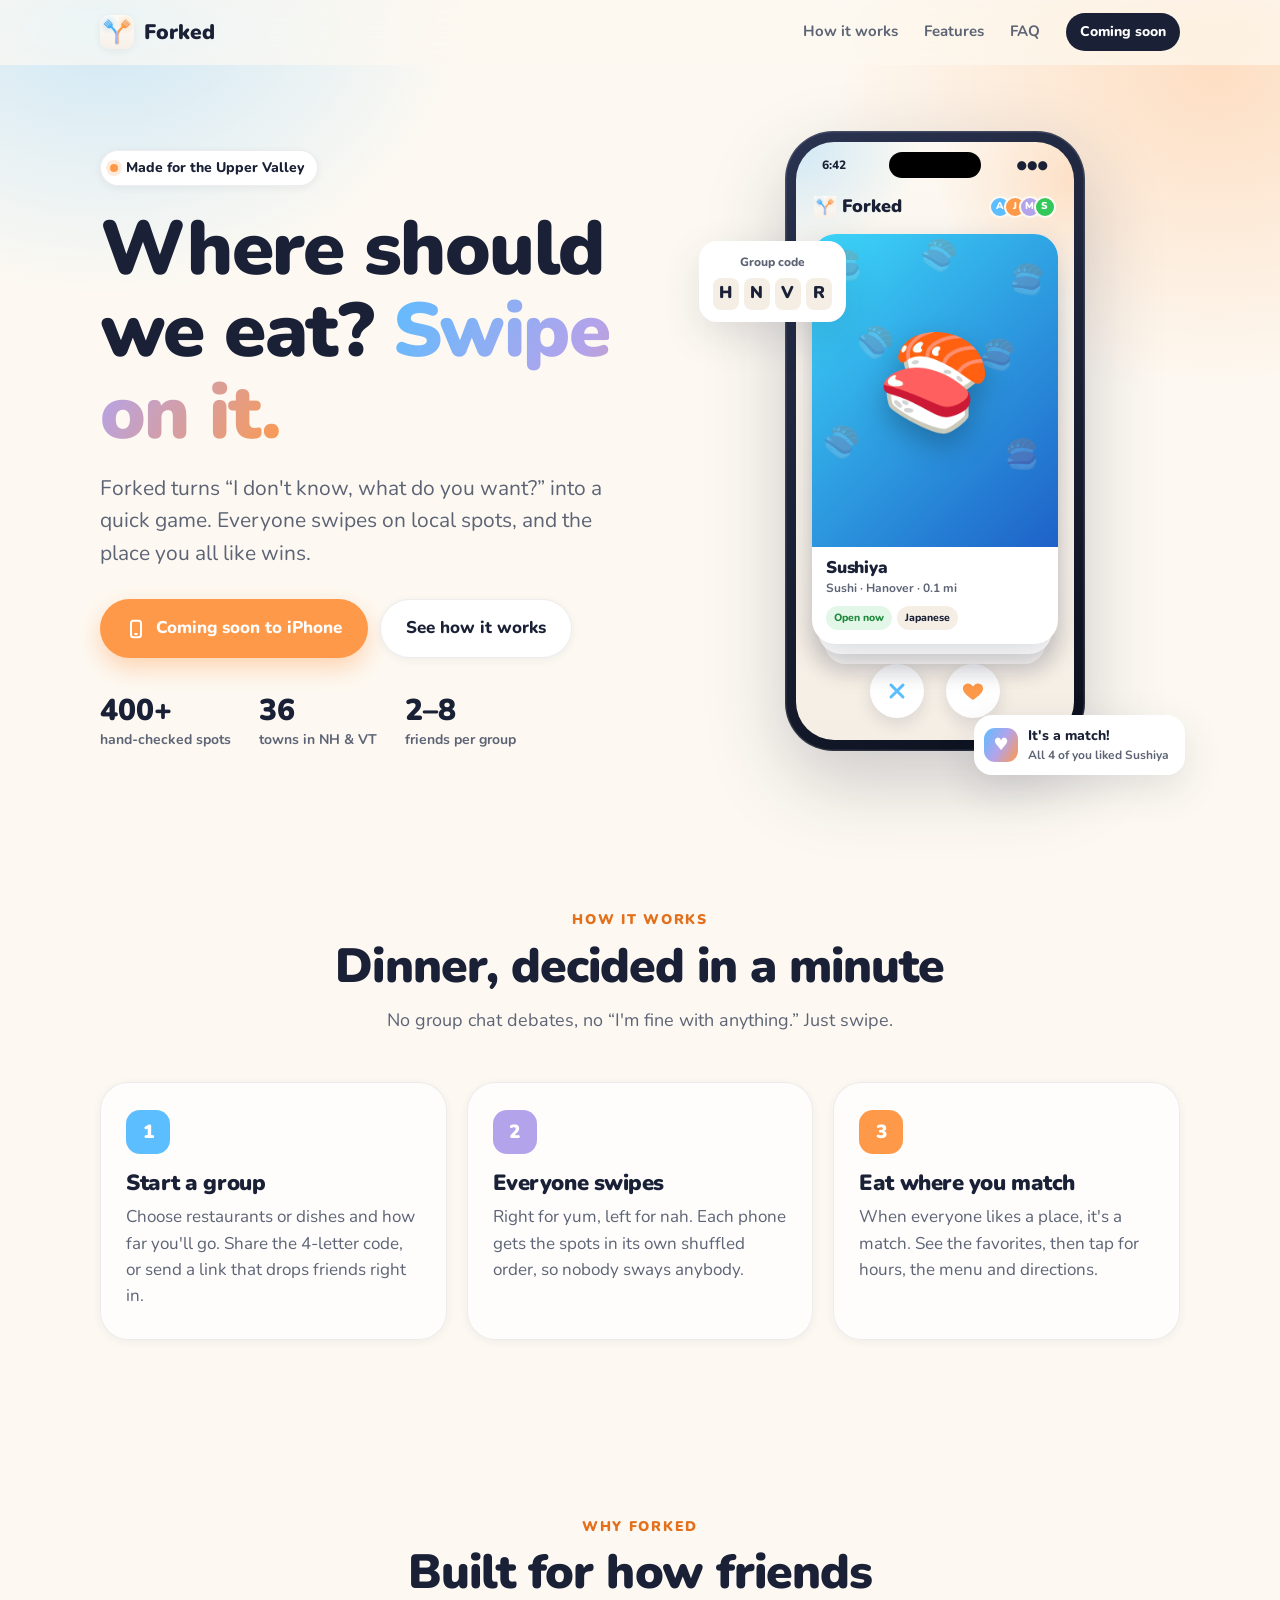
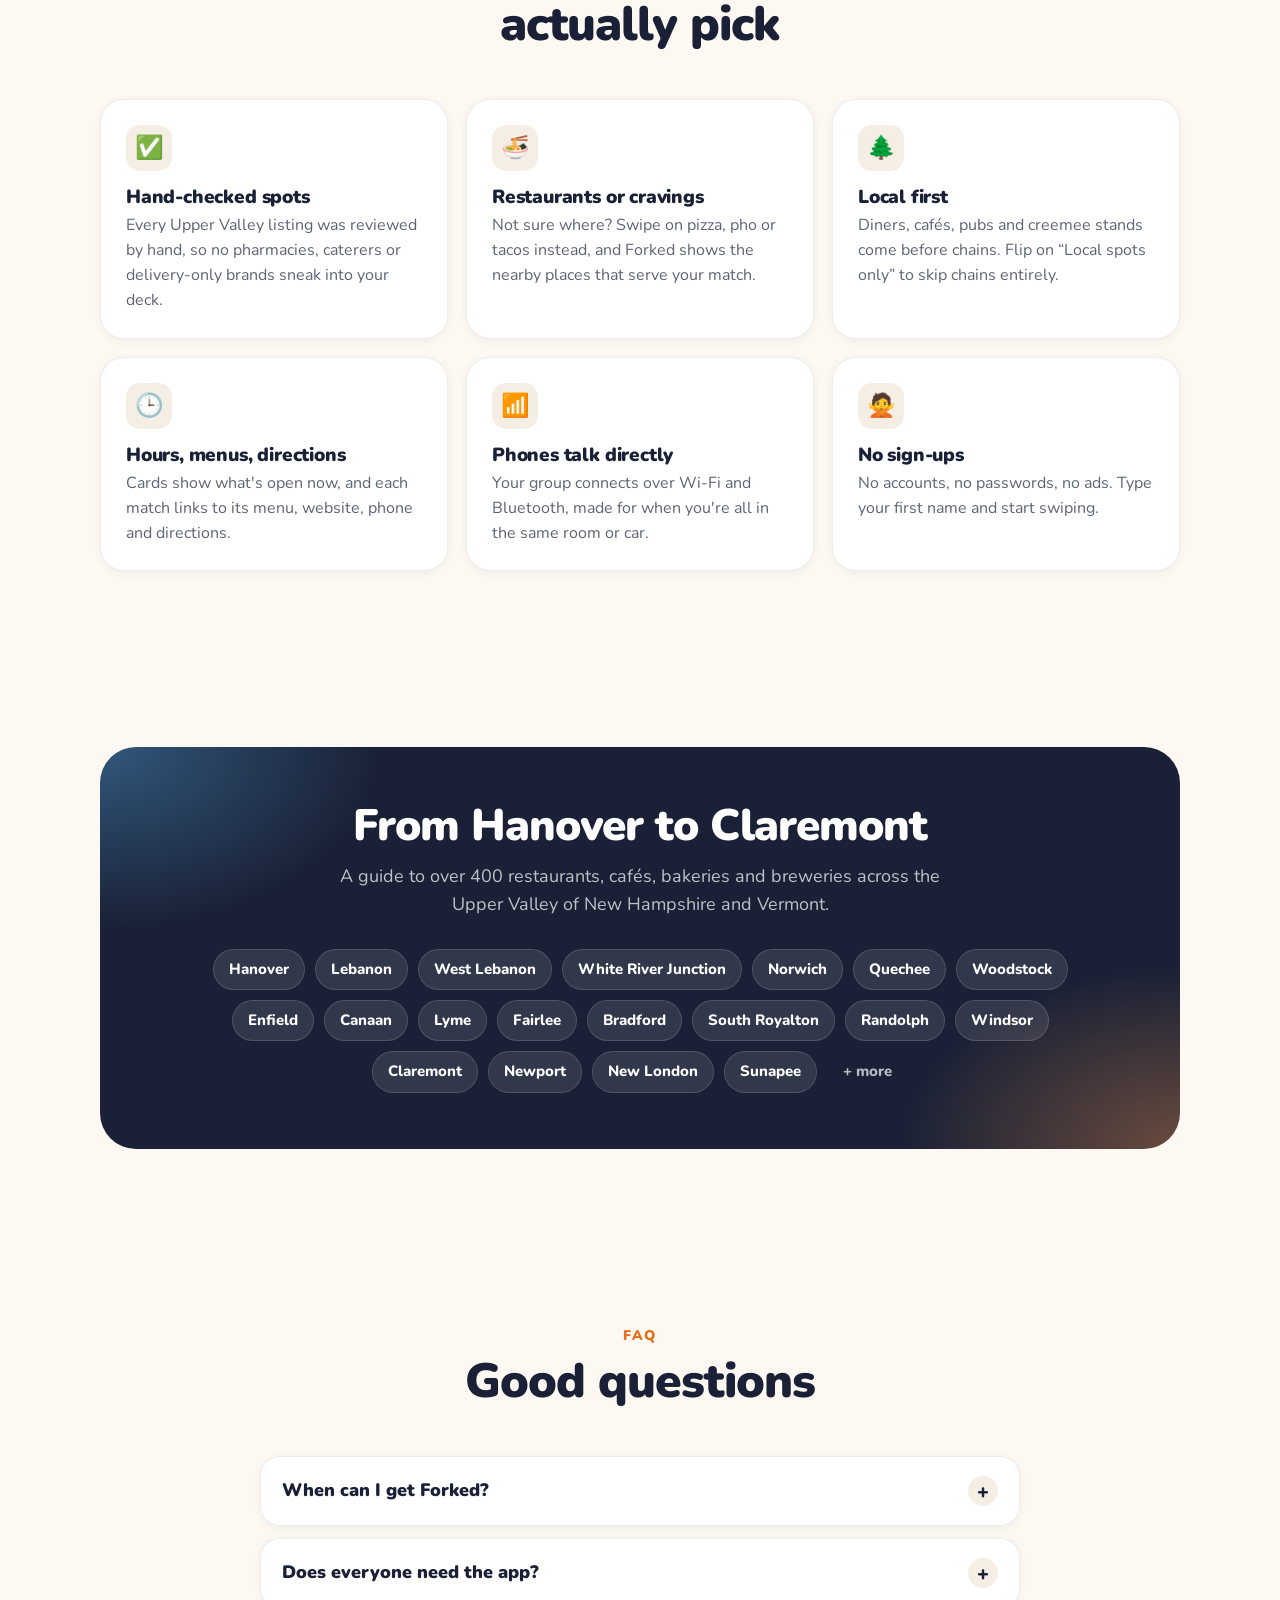
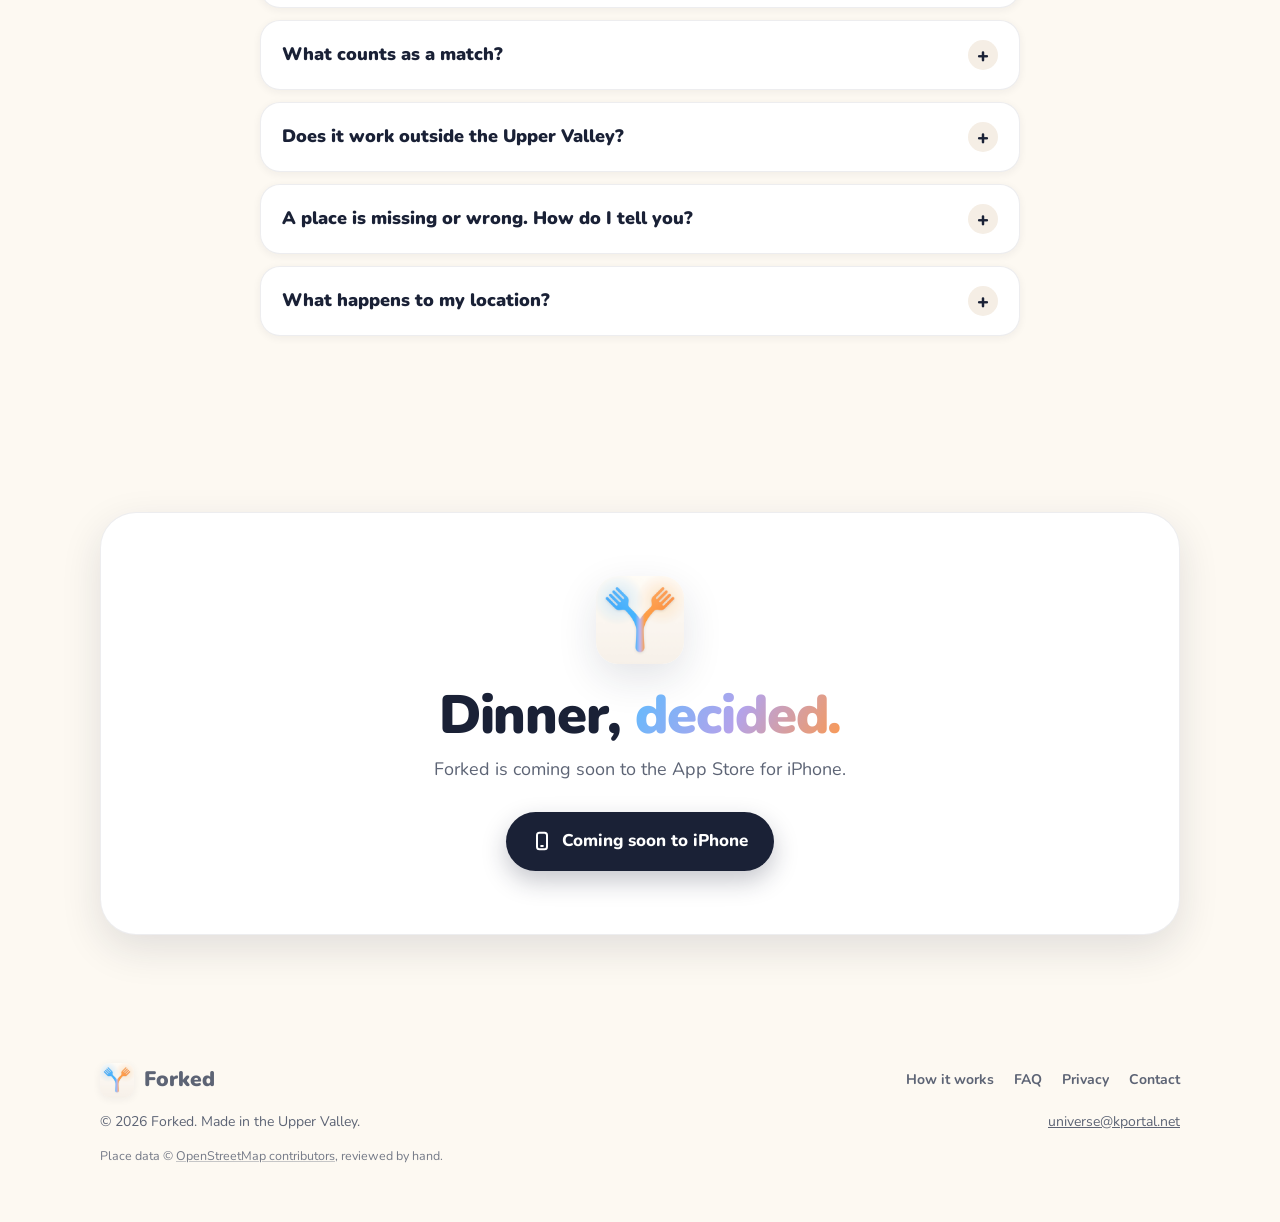
==== index.html @ 074fe268 "Add files via upload" ====
<!doctype html>
<html lang="en">
<head>
  <meta charset="utf-8">
  <meta name="viewport" content="width=device-width, initial-scale=1, viewport-fit=cover">
  <title>Forked: decide where to eat, together</title>
  <meta name="description" content="Can't decide where to eat in the Upper Valley? Swipe on local spots with your crew and find the one you all want.">
  <meta name="theme-color" content="#fdf9f2">
  <link rel="icon" href="/icon.png">
  <link rel="apple-touch-icon" href="/apple-touch-icon.png">
  <meta property="og:site_name" content="Forked">
  <meta property="og:title" content="Forked: decide where to eat, together">
  <meta property="og:description" content="Swipe on Upper Valley restaurants with your crew and find the one you all want.">
  <meta property="og:image" content="https://www.forked.kportal.net/invite-preview.png">
  <meta property="og:url" content="https://www.forked.kportal.net/">
  <meta property="og:type" content="website">
  <meta name="twitter:card" content="summary">
  <link rel="preconnect" href="https://fonts.googleapis.com">
  <link rel="preconnect" href="https://fonts.gstatic.com" crossorigin>
  <link rel="stylesheet" href="https://fonts.googleapis.com/css2?family=Nunito:wght@600;700;800;900&display=swap">
  <link rel="stylesheet" href="/styles.css?v=4">
  <script>document.documentElement.classList.add("js");</script>
</head>
<body>
  <header class="nav" id="nav">
    <div class="wrap">
      <a class="brand" href="/"><img src="/icon.png" alt="">Forked</a>
      <nav class="nav-links" aria-label="Main">
        <a href="#how">How it works</a>
        <a href="#features">Features</a>
        <a href="#faq">FAQ</a>
        <a class="pill small" href="#get">Coming soon</a>
      </nav>
    </div>
  </header>

  <main>
    <section class="hero">
      <div class="wrap">
        <div>
          <span class="eyebrow"><span class="dot"></span>Made for the Upper Valley</span>
          <h1>Where should we eat? <span class="gradient-text">Swipe on it.</span></h1>
          <p class="lede">Forked turns “I don't know, what do you want?” into a quick game. Everyone swipes on local spots, and the place you all like wins.</p>
          <div class="actions">
            <a class="btn primary" href="#get">
              <svg viewBox="0 0 24 24" fill="none" stroke="currentColor" stroke-width="2.4" stroke-linecap="round" stroke-linejoin="round" aria-hidden="true"><rect x="6" y="2" width="12" height="20" rx="3"/><path d="M11 18h2"/></svg>
              Coming soon to iPhone
            </a>
            <a class="btn ghost" href="#how">See how it works</a>
          </div>
          <div class="stats">
            <div class="stat"><strong>400+</strong><span>hand-checked spots</span></div>
            <div class="stat"><strong>36</strong><span>towns in NH &amp; VT</span></div>
            <div class="stat"><strong>2–8</strong><span>friends per group</span></div>
          </div>
        </div>

        <div class="stage" aria-hidden="true">
          <div class="code-toast">Group code<div class="tiles"><b>H</b><b>N</b><b>V</b><b>R</b></div></div>
          <div class="phone">
            <div class="screen">
              <div class="island"></div>
              <div class="status"><span>6:42</span><span>●●●</span></div>
              <div class="app-bar">
                <div class="title"><img src="/icon.png" alt="">Forked</div>
                <div class="avatars">
                  <i style="background:#5cbdff">A</i><i style="background:#ff994a">J</i><i style="background:#b3a3eb">M</i><i style="background:#34c759">S</i>
                </div>
              </div>
              <div class="deck">
                <article class="card back2">
                  <div class="art dessert"><i>🍦</i><i>🍦</i><i>🍦</i><i>🍦</i><i>🍦</i><i>🍦</i><i>🍦</i><b>🍦</b></div>
                  <div class="info"><h3>Hanover Scoops</h3><div class="meta">Ice cream · Hanover</div></div>
                </article>
                <article class="card back1">
                  <div class="art tacos"><i>🌮</i><i>🌮</i><i>🌮</i><i>🌮</i><i>🌮</i><i>🌮</i><i>🌮</i><b>🌮</b></div>
                  <div class="info">
                    <h3>Tacos Y Tequila</h3>
                    <div class="meta">Mexican · Hanover · 0.2 mi</div>
                    <div class="chips"><span class="chip">Tacos</span></div>
                  </div>
                </article>
                <article class="card front">
                  <div class="art sushi"><i>🍣</i><i>🍣</i><i>🍣</i><i>🍣</i><i>🍣</i><i>🍣</i><i>🍣</i><b>🍣</b><span class="stamp yum">YUM</span></div>
                  <div class="info">
                    <h3>Sushiya</h3>
                    <div class="meta">Sushi · Hanover · 0.1 mi</div>
                    <div class="chips"><span class="chip open">Open now</span><span class="chip">Japanese</span></div>
                  </div>
                </article>
              </div>
              <div class="swipe-buttons">
                <span class="round nah"><svg viewBox="0 0 24 24" fill="none" stroke="currentColor" stroke-width="3" stroke-linecap="round"><path d="M6 6l12 12M18 6L6 18"/></svg></span>
                <span class="round yum"><svg viewBox="0 0 24 24" fill="currentColor"><path d="M12 21s-7.5-4.6-9.6-9.2C.9 8.4 3 4.5 6.9 4.5c2.2 0 3.6 1.2 5.1 3 1.5-1.8 2.9-3 5.1-3 3.9 0 6 3.9 4.5 7.3C19.5 16.4 12 21 12 21z"/></svg></span>
              </div>
            </div>
          </div>
          <div class="match-toast"><span class="heart">♥</span><div>It's a match!<small>All 4 of you liked Sushiya</small></div></div>
        </div>
      </div>
    </section>

    <section id="how">
      <div class="wrap">
        <div class="section-head reveal">
          <div class="kicker">How it works</div>
          <h2>Dinner, decided in a minute</h2>
          <p>No group chat debates, no “I'm fine with anything.” Just swipe.</p>
        </div>
        <div class="steps">
          <div class="step reveal">
            <div class="num">1</div>
            <h3>Start a group</h3>
            <p>Choose restaurants or dishes and how far you'll go. Share the 4-letter code, or send a link that drops friends right in.</p>
          </div>
          <div class="step reveal">
            <div class="num">2</div>
            <h3>Everyone swipes</h3>
            <p>Right for yum, left for nah. Each phone gets the spots in its own shuffled order, so nobody sways anybody.</p>
          </div>
          <div class="step reveal">
            <div class="num">3</div>
            <h3>Eat where you match</h3>
            <p>When everyone likes a place, it's a match. See the favorites, then tap for hours, the menu and directions.</p>
          </div>
        </div>
      </div>
    </section>

    <section id="features">
      <div class="wrap">
        <div class="section-head reveal">
          <div class="kicker">Why Forked</div>
          <h2>Built for how friends actually pick</h2>
        </div>
        <div class="features">
          <div class="feature reveal">
            <div class="icon">✅</div>
            <h3>Hand-checked spots</h3>
            <p>Every Upper Valley listing was reviewed by hand, so no pharmacies, caterers or delivery-only brands sneak into your deck.</p>
          </div>
          <div class="feature reveal">
            <div class="icon">🍜</div>
            <h3>Restaurants or cravings</h3>
            <p>Not sure where? Swipe on pizza, pho or tacos instead, and Forked shows the nearby places that serve your match.</p>
          </div>
          <div class="feature reveal">
            <div class="icon">🌲</div>
            <h3>Local first</h3>
            <p>Diners, cafés, pubs and creemee stands come before chains. Flip on “Local spots only” to skip chains entirely.</p>
          </div>
          <div class="feature reveal">
            <div class="icon">🕒</div>
            <h3>Hours, menus, directions</h3>
            <p>Cards show what's open now, and each match links to its menu, website, phone and directions.</p>
          </div>
          <div class="feature reveal">
            <div class="icon">📶</div>
            <h3>Phones talk directly</h3>
            <p>Your group connects over Wi-Fi and Bluetooth, made for when you're all in the same room or car.</p>
          </div>
          <div class="feature reveal">
            <div class="icon">🙅</div>
            <h3>No sign-ups</h3>
            <p>No accounts, no passwords, no ads. Type your first name and start swiping.</p>
          </div>
        </div>
      </div>
    </section>

    <section id="towns">
      <div class="wrap">
        <div class="towns-band reveal">
          <h2>From Hanover to Claremont</h2>
          <p>A guide to over 400 restaurants, cafés, bakeries and breweries across the Upper Valley of New Hampshire and Vermont.</p>
          <ul class="town-list">
            <li>Hanover</li><li>Lebanon</li><li>West Lebanon</li><li>White River Junction</li><li>Norwich</li>
            <li>Quechee</li><li>Woodstock</li><li>Enfield</li><li>Canaan</li><li>Lyme</li><li>Fairlee</li>
            <li>Bradford</li><li>South Royalton</li><li>Randolph</li><li>Windsor</li><li>Claremont</li>
            <li>Newport</li><li>New London</li><li>Sunapee</li><li class="more">+ more</li>
          </ul>
        </div>
      </div>
    </section>

    <section id="faq">
      <div class="wrap">
        <div class="section-head reveal">
          <div class="kicker">FAQ</div>
          <h2>Good questions</h2>
        </div>
        <div class="faq">
          <details class="reveal">
            <summary>When can I get Forked?</summary>
            <p>Forked is in testing now and is coming soon to the App Store for iPhone.</p>
          </details>
          <details class="reveal">
            <summary>Does everyone need the app?</summary>
            <p>Yes. Each person swipes on their own iPhone. Friends join with your link or 4-letter code, and need to be nearby with Wi-Fi and Bluetooth turned on.</p>
          </details>
          <details class="reveal">
            <summary>What counts as a match?</summary>
            <p>A place everyone in the group liked. If nothing gets a unanimous yes, Forked still ranks the spots with the most likes so you can settle it fast.</p>
          </details>
          <details class="reveal">
            <summary>Does it work outside the Upper Valley?</summary>
            <p>Yes. Outside the area, Forked finds restaurants near you with Apple Maps. Inside it, you get the hand-checked guide.</p>
          </details>
          <details class="reveal">
            <summary>A place is missing or wrong. How do I tell you?</summary>
            <p>Email <a href="mailto:universe@kportal.net?subject=Forked%20listing">universe@kportal.net</a> with the place's name and town. The Upper Valley guide is checked by hand, so fixes get looked at by a person.</p>
          </details>
          <details class="reveal">
            <summary>What happens to my location?</summary>
            <p>It's only used to pick the search area, which the phones in your group see. There are no Forked accounts or servers. <a href="/privacy.html">Read the privacy policy</a>.</p>
          </details>
        </div>
      </div>
    </section>

    <section id="get">
      <div class="wrap">
        <div class="cta reveal">
          <img src="/icon.png" alt="Forked app icon">
          <h2>Dinner, <span class="gradient-text">decided.</span></h2>
          <p>Forked is coming soon to the App Store for iPhone.</p>
          <span class="btn dark">
            <svg viewBox="0 0 24 24" fill="none" stroke="currentColor" stroke-width="2.4" stroke-linecap="round" stroke-linejoin="round" aria-hidden="true"><rect x="6" y="2" width="12" height="20" rx="3"/><path d="M11 18h2"/></svg>
            Coming soon to iPhone
          </span>
        </div>
      </div>
    </section>
  </main>

  <footer>
    <div class="wrap">
      <div class="row">
        <a class="brand" href="/"><img src="/icon.png" alt="">Forked</a>
        <nav aria-label="Footer">
          <a href="#how">How it works</a>
          <a href="#faq">FAQ</a>
          <a href="/privacy.html">Privacy</a>
          <a href="mailto:universe@kportal.net">Contact</a>
        </nav>
      </div>
      <div class="row"><span>© 2026 Forked. Made in the Upper Valley.</span><a href="mailto:universe@kportal.net">universe@kportal.net</a></div>
      <p class="credits">
        Place data © <a href="https://www.openstreetmap.org/copyright">OpenStreetMap contributors</a>, reviewed by hand.
      </p>
    </div>
  </footer>

  <script>
    // Nav gets a hairline once you scroll.
    var nav = document.getElementById("nav");
    function onScroll() { nav.classList.toggle("scrolled", window.scrollY > 8); }
    window.addEventListener("scroll", onScroll, { passive: true });
    onScroll();

    // Fade sections in as they scroll into view.
    var items = document.querySelectorAll(".reveal");
    if ("IntersectionObserver" in window) {
      var io = new IntersectionObserver(function (entries) {
        entries.forEach(function (e) {
          if (e.isIntersecting) { e.target.classList.add("in"); io.unobserve(e.target); }
        });
      }, { rootMargin: "0px 0px -8% 0px" });
      items.forEach(function (el) { io.observe(el); });
    } else {
      items.forEach(function (el) { el.classList.add("in"); });
    }
  </script>
</body>
</html>
---- styles.css ----
/* Forked website: shared styles. Colors match the app (Forked/Views/Theme.swift). */
:root {
  color-scheme: light;
  --navy: #1a2136;
  --navy-deep: #0b0f1c;
  --cream: #fdf9f2;
  --sand: #f5eee5;
  --blue: #5cbdff;
  --orange: #ff994a;
  --orange-ink: #e2701c;
  --lavender: #b3a3eb;
  --red: #ff6b6b;
  --muted: #5d6475;
  --line: rgba(26, 33, 54, 0.08);
  --card: rgba(255, 255, 255, 0.78);
  --shadow-sm: 0 2px 8px rgba(26, 33, 54, 0.06);
  --shadow: 0 14px 40px rgba(26, 33, 54, 0.12);
  --shadow-lg: 0 30px 80px rgba(26, 33, 54, 0.22);
  --brand: linear-gradient(120deg, var(--blue), var(--lavender) 50%, var(--orange));
  --font: ui-rounded, "SF Pro Rounded", "Nunito", system-ui, -apple-system, "Segoe UI", sans-serif;
  --wrap: 1120px;
}

* { box-sizing: border-box; }
html { scroll-behavior: smooth; -webkit-text-size-adjust: 100%; }
@media (prefers-reduced-motion: reduce) { html { scroll-behavior: auto; } }

body {
  margin: 0;
  font-family: var(--font);
  font-size: 17px;
  line-height: 1.55;
  color: var(--navy);
  background: var(--cream);
  -webkit-font-smoothing: antialiased;
  overflow-x: hidden;
}

/* Soft blue/orange glow behind the top of every page, like the app. */
body::before {
  content: "";
  position: absolute;
  inset: 0 0 auto 0;
  height: 900px;
  z-index: -1;
  background:
    radial-gradient(520px 420px at 8% 0%, rgba(92, 189, 255, 0.30), transparent 70%),
    radial-gradient(560px 460px at 95% 8%, rgba(255, 153, 74, 0.28), transparent 70%);
  pointer-events: none;
}

img { max-width: 100%; display: block; }
a { color: inherit; }
h1, h2, h3 { line-height: 1.08; margin: 0; letter-spacing: -0.02em; }
p { margin: 0; }

.wrap { width: 100%; max-width: var(--wrap); margin: 0 auto; padding: 0 20px; }

/* ---------- Nav ---------- */
.nav {
  position: sticky;
  top: 0;
  z-index: 20;
  backdrop-filter: saturate(160%) blur(16px);
  -webkit-backdrop-filter: saturate(160%) blur(16px);
  background: rgba(253, 249, 242, 0.72);
  border-bottom: 1px solid transparent;
  transition: border-color 0.2s, background 0.2s;
}
.nav.scrolled { border-bottom-color: var(--line); background: rgba(253, 249, 242, 0.88); }
.nav .wrap { display: flex; align-items: center; justify-content: space-between; height: 64px; gap: 16px; }
.brand { display: flex; align-items: center; gap: 10px; text-decoration: none; font-weight: 900; font-size: 21px; }
.brand img { width: 34px; height: 34px; border-radius: 9px; box-shadow: var(--shadow-sm); }
.nav-links { display: flex; align-items: center; gap: 26px; font-weight: 700; font-size: 15px; }
.nav-links a { text-decoration: none; color: var(--muted); transition: color 0.15s; }
.nav-links a:hover { color: var(--navy); }
@media (max-width: 760px) { .nav-links a:not(.pill) { display: none; } }

/* ---------- Buttons & pills ---------- */
.pill {
  display: inline-flex;
  align-items: center;
  gap: 8px;
  border-radius: 999px;
  font-weight: 800;
  text-decoration: none;
  white-space: nowrap;
}
.pill.small { padding: 8px 14px; font-size: 14px; background: var(--navy); color: white !important; }
.btn {
  display: inline-flex;
  align-items: center;
  justify-content: center;
  gap: 10px;
  padding: 16px 26px;
  border-radius: 999px;
  border: 0;
  font: inherit;
  font-weight: 800;
  font-size: 17px;
  text-decoration: none;
  cursor: pointer;
  transition: transform 0.15s, box-shadow 0.15s, background 0.15s;
}
.btn:active { transform: scale(0.98); }
.btn.primary { background: var(--orange); color: white; box-shadow: 0 10px 24px rgba(255, 153, 74, 0.38); }
.btn.primary:hover { box-shadow: 0 14px 30px rgba(255, 153, 74, 0.48); }
.btn.dark { background: var(--navy); color: white; box-shadow: 0 10px 24px rgba(26, 33, 54, 0.25); }
.btn.ghost { background: white; color: var(--navy); box-shadow: var(--shadow-sm), inset 0 0 0 1px var(--line); }
.btn.ghost:hover { box-shadow: var(--shadow), inset 0 0 0 1px var(--line); }
.btn svg { width: 20px; height: 20px; flex: none; }

.eyebrow {
  display: inline-flex;
  align-items: center;
  gap: 8px;
  padding: 7px 14px 7px 10px;
  border-radius: 999px;
  background: white;
  box-shadow: var(--shadow-sm), inset 0 0 0 1px var(--line);
  font-size: 14px;
  font-weight: 800;
  color: var(--navy);
}
.eyebrow .dot { width: 8px; height: 8px; border-radius: 50%; background: var(--orange); box-shadow: 0 0 0 4px rgba(255, 153, 74, 0.2); }

.gradient-text {
  background: var(--brand);
  -webkit-background-clip: text;
  background-clip: text;
  color: transparent;
}

/* ---------- Hero ---------- */
.hero { padding: 56px 0 40px; }
.hero .wrap { display: grid; grid-template-columns: 1.05fr 0.95fr; gap: 48px; align-items: center; }
.hero h1 { font-size: clamp(44px, 6.4vw, 76px); font-weight: 900; margin: 22px 0 18px; }
.hero .lede { font-size: clamp(18px, 2vw, 21px); color: var(--muted); max-width: 31em; }
.hero .actions { display: flex; flex-wrap: wrap; gap: 12px; margin-top: 30px; }
.stats { display: flex; flex-wrap: wrap; gap: 28px; margin-top: 38px; }
.stat strong { display: block; font-size: 30px; font-weight: 900; line-height: 1; }
.stat span { font-size: 14px; font-weight: 700; color: var(--muted); }

@media (max-width: 560px) {
  .stats { display: grid; grid-template-columns: repeat(3, 1fr); gap: 8px; }
  .stat strong { font-size: 26px; }
  .stat span { display: block; font-size: 12.5px; line-height: 1.3; margin-top: 4px; }
}
@media (max-width: 900px) {
  .hero { padding-top: 36px; }
  .hero .wrap { grid-template-columns: 1fr; gap: 56px; text-align: center; }
  .hero .lede { margin: 0 auto; }
  .hero .actions, .stats { justify-content: center; }
}

/* ---------- Phone mockup ---------- */
.stage { position: relative; display: flex; justify-content: center; padding: 10px 0 30px; }
.phone {
  position: relative;
  width: 300px;
  aspect-ratio: 300 / 620;
  border-radius: 48px;
  padding: 11px;
  background: linear-gradient(145deg, #2a3350, var(--navy-deep));
  box-shadow: var(--shadow-lg), inset 0 0 0 1.5px rgba(255, 255, 255, 0.12);
}
.screen {
  position: relative;
  height: 100%;
  border-radius: 38px;
  overflow: hidden;
  background:
    radial-gradient(180px 160px at 0% 0%, rgba(92, 189, 255, 0.28), transparent 70%),
    radial-gradient(200px 180px at 100% 6%, rgba(255, 153, 74, 0.26), transparent 70%),
    linear-gradient(var(--cream), var(--sand));
  display: flex;
  flex-direction: column;
}
.island { position: absolute; top: 10px; left: 50%; transform: translateX(-50%); width: 92px; height: 26px; border-radius: 20px; background: #000; z-index: 3; }
.status { display: flex; justify-content: space-between; padding: 14px 26px 0; font-size: 12px; font-weight: 800; }
.app-bar { display: flex; align-items: center; justify-content: space-between; padding: 18px 18px 8px; }
.app-bar .title { display: flex; align-items: center; gap: 6px; font-weight: 900; font-size: 18px; }
.app-bar .title img { width: 22px; height: 22px; }
.app-bar .count { font-size: 11px; font-weight: 800; color: var(--muted); background: white; padding: 4px 9px; border-radius: 999px; }
.avatars { display: flex; }
.avatars i { width: 22px; height: 22px; border-radius: 50%; border: 2px solid var(--cream); margin-left: -7px; font-style: normal; font-size: 10px; font-weight: 900; color: white; display: grid; place-items: center; }

.deck { position: relative; flex: 1; margin: 6px 16px 0; }
.card {
  position: absolute;
  inset: 0 0 10px;
  border-radius: 24px;
  overflow: hidden;
  background: white;
  box-shadow: 0 10px 30px rgba(26, 33, 54, 0.16);
  display: flex;
  flex-direction: column;
  transform-origin: 50% 110%;
}
/* Illustrated card art, same as the app's: a dish-colored gradient,
   faint scattered emoji for texture, and one big emoji. */
.card .art { position: relative; flex: 1; min-height: 0; overflow: hidden; }
.art i, .art b { position: absolute; font-style: normal; line-height: 1; }
.art i { font-size: 30px; opacity: 0.16; }
.art i:nth-child(1) { left: 6%;  top: 6%;  transform: rotate(-30deg); }
.art i:nth-child(2) { left: 44%; top: 2%;  transform: rotate(7deg); }
.art i:nth-child(3) { left: 80%; top: 10%; transform: rotate(-16deg); }
.art i:nth-child(4) { left: 18%; top: 30%; transform: rotate(21deg); }
.art i:nth-child(5) { left: 68%; top: 34%; transform: rotate(-9deg); }
.art i:nth-child(6) { left: 4%;  top: 62%; transform: rotate(12deg); }
.art i:nth-child(7) { left: 78%; top: 66%; transform: rotate(-24deg); }
.art b { left: 50%; top: 48%; transform: translate(-50%, -50%); font-size: 92px; filter: drop-shadow(0 12px 14px rgba(0, 0, 0, 0.25)); }
.art.sushi   { background: linear-gradient(135deg, hsl(191, 95%, 61%), hsl(216, 74%, 45%)); }
.art.tacos   { background: linear-gradient(135deg, hsl(40, 95%, 61%), hsl(58, 74%, 45%)); }
.art.dessert { background: linear-gradient(135deg, hsl(317, 95%, 61%), hsl(342, 74%, 45%)); }
.card .info { padding: 12px 14px 14px; }
.card h3 { font-size: 17px; font-weight: 900; letter-spacing: -0.01em; }
.card .meta { font-size: 12px; font-weight: 700; color: var(--muted); margin-top: 2px; }
.chips { display: flex; flex-wrap: wrap; gap: 5px; margin-top: 8px; }
.chip { font-size: 10.5px; font-weight: 800; padding: 4px 8px; border-radius: 999px; background: var(--sand); }
.chip.open { background: rgba(52, 199, 89, 0.14); color: #1f8a3c; }
.card.back2 { transform: translateY(16px) scale(0.9); opacity: 0.6; }
.card.back1 { transform: translateY(8px) scale(0.95); }

.stamp {
  position: absolute;
  top: 18px;
  padding: 3px 10px;
  border: 3px solid currentColor;
  border-radius: 10px;
  font-weight: 900;
  font-size: 22px;
  letter-spacing: 0.04em;
  background: rgba(255, 255, 255, 0.85);
  opacity: 0;
}
.stamp.yum { left: 14px; color: var(--orange); transform: rotate(-14deg); }

.swipe-buttons { display: flex; justify-content: center; gap: 22px; padding: 10px 0 22px; }
.round {
  width: 54px; height: 54px; border-radius: 50%;
  display: grid; place-items: center;
  background: white;
  box-shadow: 0 6px 16px rgba(26, 33, 54, 0.12);
}
.round svg { width: 24px; height: 24px; }
.round.nah { color: var(--blue); }
.round.yum { color: var(--orange); }

/* The front card swipes right on a loop, then the stack resets. */
.card.front { animation: swipe 6.5s cubic-bezier(0.5, 0, 0.3, 1) infinite 1.2s; }
.card.front .stamp.yum { animation: stamp 6.5s ease infinite 1.2s; }
.round.yum { animation: press 6.5s ease infinite 1.2s; }
@keyframes swipe {
  0%, 38% { transform: none; opacity: 1; }
  52% { transform: translateX(28px) rotate(4deg); opacity: 1; }
  66% { transform: translateX(150%) rotate(18deg); opacity: 0; }
  67%, 86% { transform: translateY(8px) scale(0.95); opacity: 0; }
  100% { transform: none; opacity: 1; }
}
@keyframes stamp {
  0%, 40% { opacity: 0; }
  50%, 64% { opacity: 1; }
  66%, 100% { opacity: 0; }
}
@keyframes press {
  0%, 44% { transform: none; }
  50% { transform: scale(0.88); }
  58%, 100% { transform: none; }
}

.match-toast {
  position: absolute;
  right: calc(50% - 250px);
  bottom: 6px;
  display: flex;
  align-items: center;
  gap: 10px;
  padding: 10px 16px 10px 10px;
  border-radius: 18px;
  background: white;
  box-shadow: var(--shadow);
  font-size: 14px;
  font-weight: 800;
  animation: toast 6.5s ease infinite 1.2s;
}
.match-toast .heart { width: 34px; height: 34px; border-radius: 11px; display: grid; place-items: center; background: var(--brand); color: white; font-size: 17px; }
.match-toast small { display: block; font-size: 12px; font-weight: 700; color: var(--muted); }
.code-toast {
  position: absolute;
  left: calc(50% - 236px);
  top: 120px;
  padding: 12px 14px;
  border-radius: 18px;
  background: white;
  box-shadow: var(--shadow);
  font-size: 12px;
  font-weight: 800;
  color: var(--muted);
  text-align: center;
}
.code-toast .tiles { display: flex; gap: 5px; margin-top: 6px; }
.code-toast .tiles b { width: 26px; height: 32px; border-radius: 8px; background: var(--sand); color: var(--navy); display: grid; place-items: center; font-size: 17px; font-weight: 900; }
.match-toast, .code-toast { z-index: 5; }
@keyframes toast {
  0%, 62% { opacity: 0; transform: translateY(10px) scale(0.96); }
  70%, 92% { opacity: 1; transform: none; }
  100% { opacity: 0; transform: translateY(10px) scale(0.96); }
}
@media (max-width: 560px) {
  .phone { width: 270px; }
  .match-toast { right: 4px; bottom: 0; }
  .code-toast { left: 0; top: 190px; }
}
@media (prefers-reduced-motion: reduce) {
  .card.front, .card.front .stamp.yum, .round.yum { animation: none; }
  .match-toast { animation: none; opacity: 1; }
}

/* ---------- Sections ---------- */
section { padding: 88px 0; }
.section-head { text-align: center; max-width: 640px; margin: 0 auto 48px; }
.section-head .kicker { font-size: 14px; font-weight: 900; letter-spacing: 0.12em; text-transform: uppercase; color: var(--orange-ink); }
.section-head h2 { font-size: clamp(32px, 4.4vw, 48px); font-weight: 900; margin: 10px 0 14px; }
.section-head p { color: var(--muted); font-size: 18px; }
@media (max-width: 700px) { section { padding: 64px 0; } }

.steps { display: grid; grid-template-columns: repeat(3, 1fr); gap: 20px; counter-reset: step; }
.step {
  position: relative;
  padding: 28px 26px 30px;
  border-radius: 28px;
  background: var(--card);
  box-shadow: var(--shadow-sm), inset 0 0 0 1px var(--line);
}
.step .num {
  width: 44px; height: 44px; border-radius: 14px;
  display: grid; place-items: center;
  font-weight: 900; font-size: 19px; color: white;
  margin-bottom: 18px;
}
.step:nth-child(1) .num { background: var(--blue); }
.step:nth-child(2) .num { background: var(--lavender); }
.step:nth-child(3) .num { background: var(--orange); }
.step h3 { font-size: 22px; font-weight: 900; margin-bottom: 8px; }
.step p { color: var(--muted); }
@media (max-width: 860px) { .steps { grid-template-columns: 1fr; max-width: 520px; margin: 0 auto; } }

.features { display: grid; grid-template-columns: repeat(3, 1fr); gap: 18px; }
.feature {
  padding: 26px;
  border-radius: 24px;
  background: white;
  box-shadow: var(--shadow-sm), inset 0 0 0 1px var(--line);
}
.feature .icon {
  width: 46px; height: 46px; border-radius: 14px;
  display: grid; place-items: center;
  font-size: 23px;
  background: var(--sand);
  margin-bottom: 16px;
}
.feature h3 { font-size: 19px; font-weight: 900; margin-bottom: 6px; letter-spacing: -0.01em; }
.feature p { color: var(--muted); font-size: 16px; }
@media (max-width: 900px) { .features { grid-template-columns: 1fr 1fr; } }
@media (max-width: 600px) { .features { grid-template-columns: 1fr; } }

/* Towns band */
.towns-band {
  border-radius: 36px;
  padding: 56px 32px;
  text-align: center;
  background:
    radial-gradient(400px 260px at 0% 0%, rgba(92, 189, 255, 0.35), transparent 70%),
    radial-gradient(400px 260px at 100% 100%, rgba(255, 153, 74, 0.35), transparent 70%),
    var(--navy);
  color: white;
  overflow: hidden;
}
.towns-band h2 { font-size: clamp(30px, 4vw, 44px); font-weight: 900; }
.towns-band p { color: rgba(255, 255, 255, 0.72); font-size: 18px; margin: 12px auto 30px; max-width: 34em; }
.town-list { display: flex; flex-wrap: wrap; justify-content: center; gap: 10px; max-width: 860px; margin: 0 auto; padding: 0; list-style: none; }
.town-list li {
  padding: 9px 16px;
  border-radius: 999px;
  background: rgba(255, 255, 255, 0.1);
  box-shadow: inset 0 0 0 1px rgba(255, 255, 255, 0.14);
  font-weight: 800;
  font-size: 15px;
}
.town-list li.more { background: transparent; box-shadow: none; color: rgba(255, 255, 255, 0.7); }

/* FAQ */
.faq { max-width: 760px; margin: 0 auto; display: grid; gap: 12px; }
.faq details {
  border-radius: 20px;
  background: white;
  box-shadow: var(--shadow-sm), inset 0 0 0 1px var(--line);
  padding: 0 22px;
}
.faq summary {
  list-style: none;
  cursor: pointer;
  display: flex;
  align-items: center;
  justify-content: space-between;
  gap: 16px;
  padding: 20px 0;
  font-weight: 900;
  font-size: 18px;
}
.faq summary::-webkit-details-marker { display: none; }
.faq summary::after {
  content: "+";
  flex: none;
  width: 30px; height: 30px; border-radius: 50%;
  display: grid; place-items: center;
  background: var(--sand);
  font-size: 20px;
  transition: transform 0.2s;
}
.faq details[open] summary::after { transform: rotate(45deg); }
.faq details p { color: var(--muted); padding: 0 0 22px; }

/* Closing call to action */
.cta {
  text-align: center;
  padding: 64px 24px;
  border-radius: 36px;
  background: white;
  box-shadow: var(--shadow), inset 0 0 0 1px var(--line);
}
.cta img { width: 88px; height: 88px; border-radius: 22px; margin: 0 auto 22px; box-shadow: var(--shadow); }
.cta h2 { font-size: clamp(34px, 5vw, 54px); font-weight: 900; }
.cta p { color: var(--muted); font-size: 18px; margin: 12px 0 28px; }

/* Footer */
footer { padding: 40px 0 56px; color: var(--muted); font-size: 14px; }
footer .wrap { display: grid; gap: 14px; }
footer .row { display: flex; flex-wrap: wrap; justify-content: space-between; gap: 12px; align-items: center; }
footer nav { display: flex; gap: 20px; font-weight: 700; }
footer nav a { text-decoration: none; }
footer nav a:hover { color: var(--navy); }
footer .credits { font-size: 12.5px; line-height: 1.6; opacity: 0.85; }
footer .credits a { text-decoration: underline; text-decoration-color: rgba(93, 100, 117, 0.4); }

/* Scroll reveal (only when JS is on; content is visible without it). */
.js .reveal { opacity: 0; transform: translateY(18px); transition: opacity 0.6s ease, transform 0.6s ease; }
.js .reveal.in { opacity: 1; transform: none; }
@media (prefers-reduced-motion: reduce) { .js .reveal { opacity: 1; transform: none; transition: none; } }

/* ---------- Single-card pages (invite, not found) ---------- */
.solo { min-height: calc(100vh - 64px); display: flex; align-items: center; justify-content: center; padding: 24px 16px 56px; }
.panel {
  width: 100%;
  max-width: 440px;
  text-align: center;
  padding: 36px 26px 30px;
  border-radius: 34px;
  background: rgba(255, 255, 255, 0.82);
  backdrop-filter: blur(20px);
  -webkit-backdrop-filter: blur(20px);
  box-shadow: var(--shadow), inset 0 0 0 1px var(--line);
}
.panel .app-icon { width: 92px; height: 92px; border-radius: 22px; margin: 0 auto; box-shadow: var(--shadow); }
.panel h1 { font-size: 34px; font-weight: 900; margin: 22px 0 8px; }
.panel .sub { color: var(--muted); font-size: 17px; }
.code-tiles { display: flex; justify-content: center; gap: 10px; margin: 26px 0 8px; }
.code-tiles span {
  width: 62px; height: 76px;
  display: grid; place-items: center;
  font-size: 36px; font-weight: 900;
  border-radius: 18px;
  background: var(--cream);
  box-shadow: inset 0 0 0 1px var(--line), 0 4px 12px rgba(26, 33, 54, 0.06);
}
.code-label { font-size: 12px; font-weight: 900; letter-spacing: 0.14em; color: var(--muted); text-transform: uppercase; }
.panel .buttons { display: grid; gap: 10px; margin-top: 26px; }
.panel .buttons .btn { width: 100%; }
.how-join {
  margin: 26px 0 0;
  padding: 18px 18px 4px;
  border-radius: 22px;
  background: var(--cream);
  text-align: left;
}
.how-join ol { list-style: none; margin: 0; padding: 0; counter-reset: j; }
.how-join .title { font-weight: 900; margin-bottom: 10px; }
.how-join li { counter-increment: j; display: flex; gap: 12px; align-items: flex-start; font-size: 15px; color: var(--muted); margin-bottom: 14px; }
.how-join li::before {
  content: counter(j);
  flex: none;
  width: 24px; height: 24px; border-radius: 50%;
  display: grid; place-items: center;
  background: white;
  box-shadow: inset 0 0 0 1px var(--line);
  color: var(--navy);
  font-size: 13px;
  font-weight: 900;
}
.how-join strong { color: var(--navy); }
.toast {
  position: fixed;
  left: 50%;
  bottom: 28px;
  transform: translate(-50%, 20px);
  padding: 12px 20px;
  border-radius: 999px;
  background: var(--navy);
  color: white;
  font-weight: 800;
  font-size: 15px;
  opacity: 0;
  transition: opacity 0.2s, transform 0.2s;
  pointer-events: none;
}
.toast.show { opacity: 1; transform: translate(-50%, 0); }
[hidden] { display: none !important; }

/* ---------- Text pages (privacy) ---------- */
.prose { max-width: 720px; margin: 0 auto; padding: 48px 0 24px; }
.prose h1 { font-size: clamp(36px, 5vw, 52px); font-weight: 900; margin-bottom: 10px; }
.prose .updated { color: var(--muted); font-weight: 700; margin-bottom: 32px; }
.prose h2 { font-size: 24px; font-weight: 900; margin: 36px 0 10px; }
.prose p, .prose li { color: #3a4155; }
.prose p + p { margin-top: 12px; }
.prose ul { padding-left: 22px; margin: 10px 0 0; }
.prose li { margin-bottom: 8px; }
.prose .callout {
  padding: 20px 22px;
  border-radius: 20px;
  background: white;
  box-shadow: var(--shadow-sm), inset 0 0 0 1px var(--line);
  font-weight: 700;
  color: var(--navy);
}

/* Small phones (iPhone SE and narrower) */
footer nav { flex-wrap: wrap; row-gap: 8px; }
footer nav a { white-space: nowrap; }
@media (max-width: 400px) {
  .brand { font-size: 18px; gap: 8px; }
  .brand img { width: 30px; height: 30px; }
  .pill.small { padding: 7px 12px; font-size: 13px; }
  .btn { padding: 14px 20px; font-size: 16px; }
  .cta { padding: 48px 14px; }
}
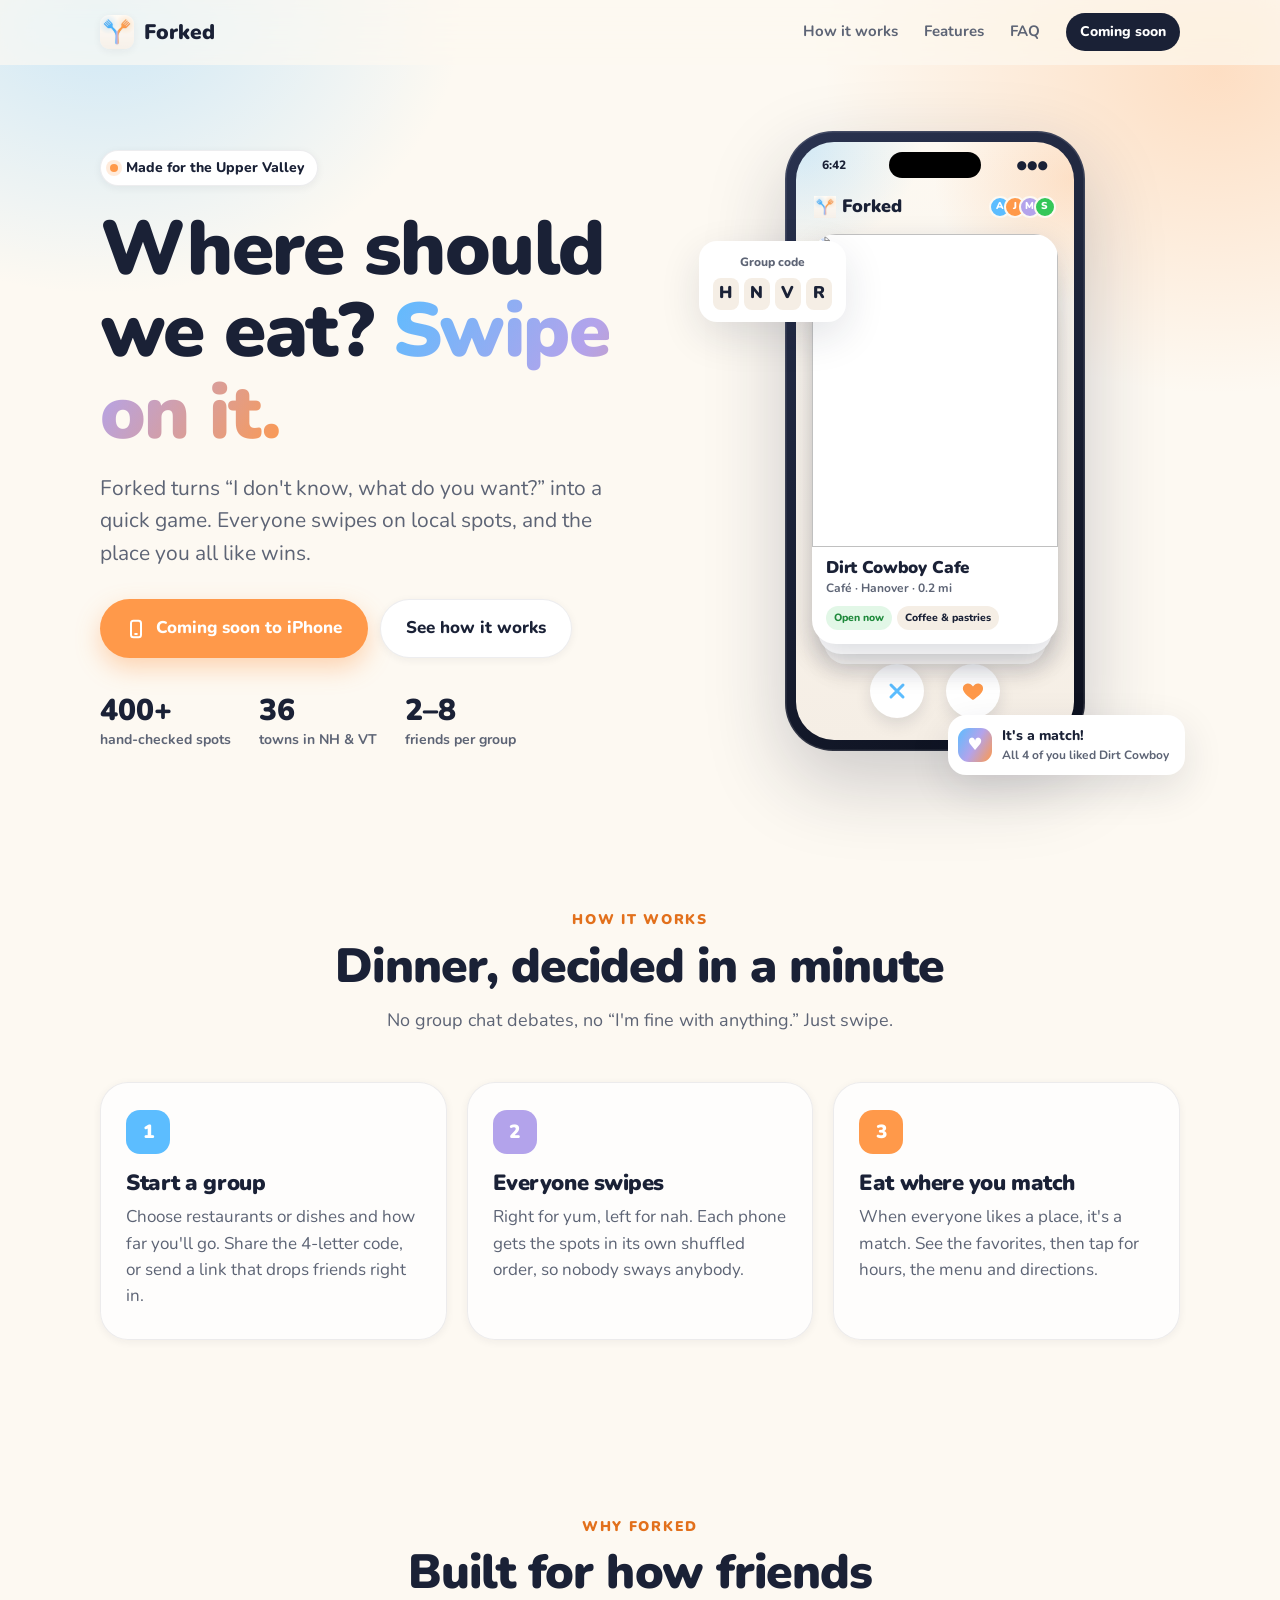
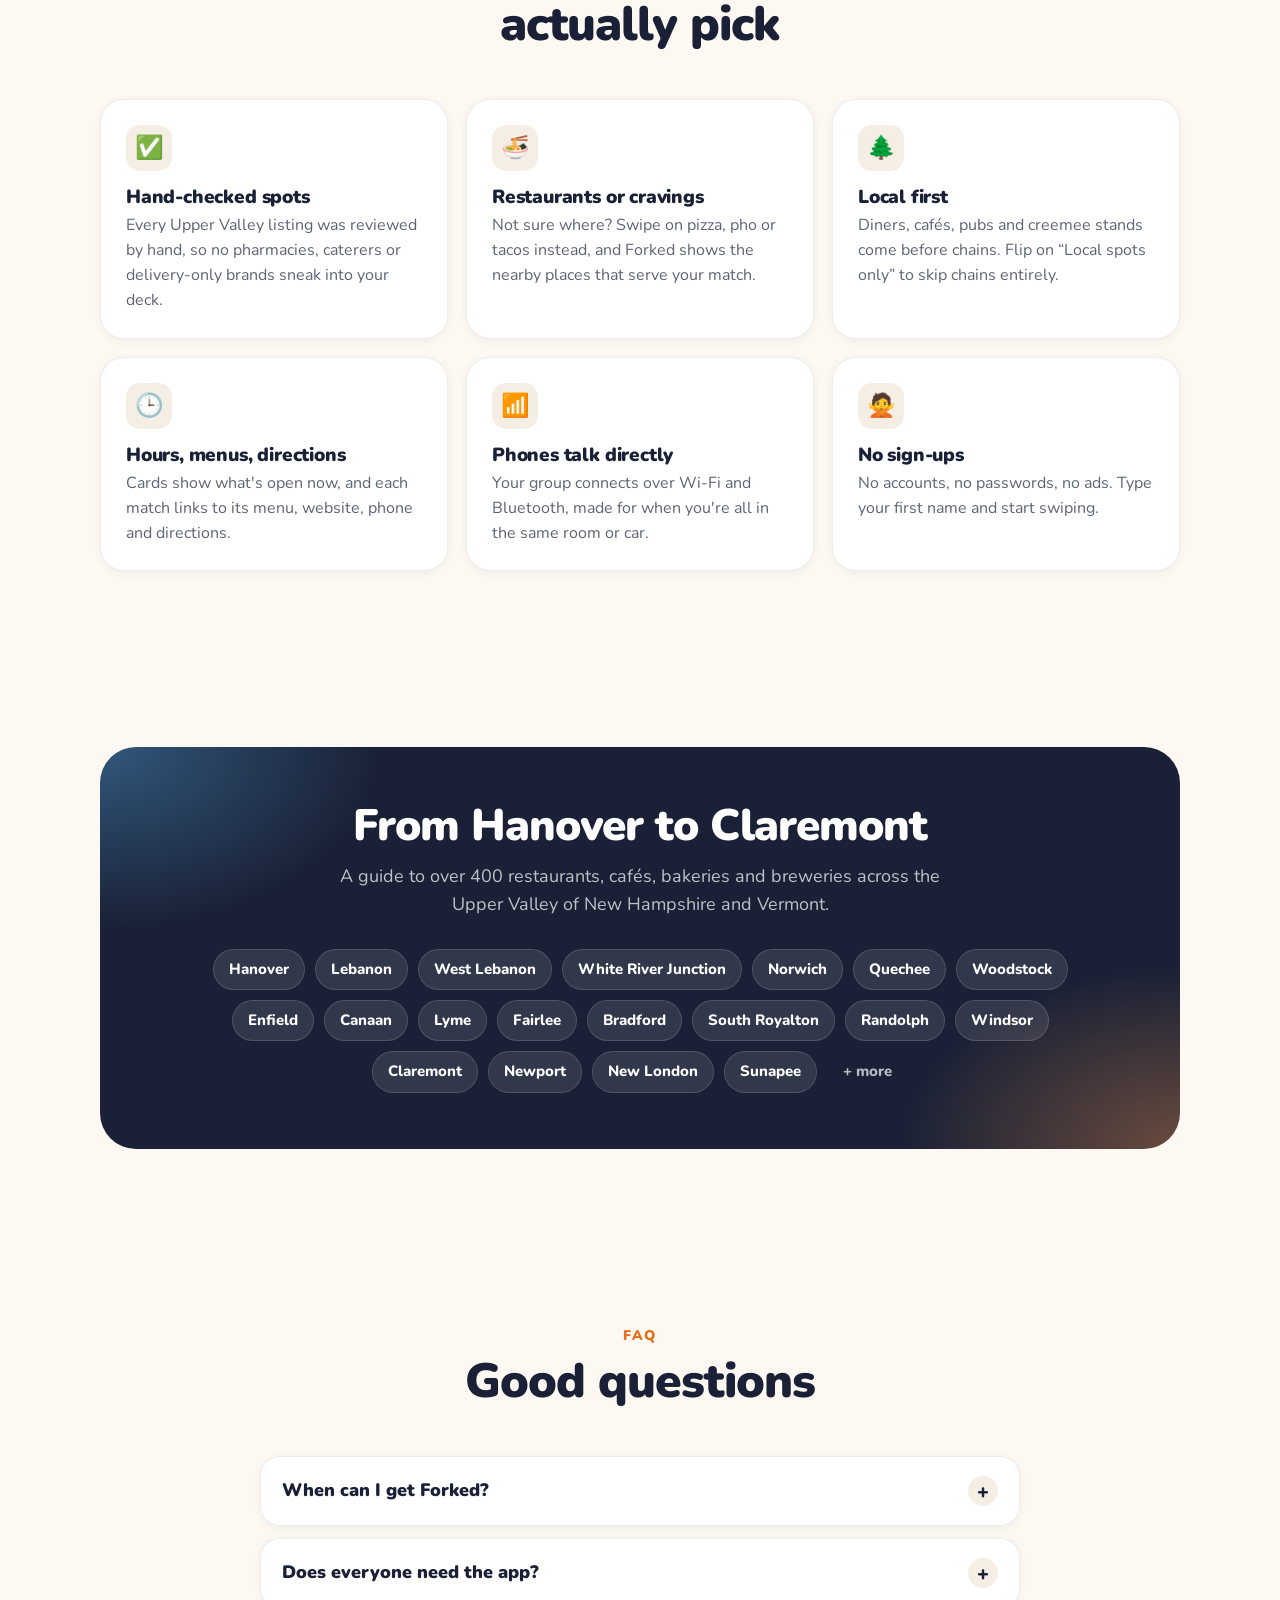
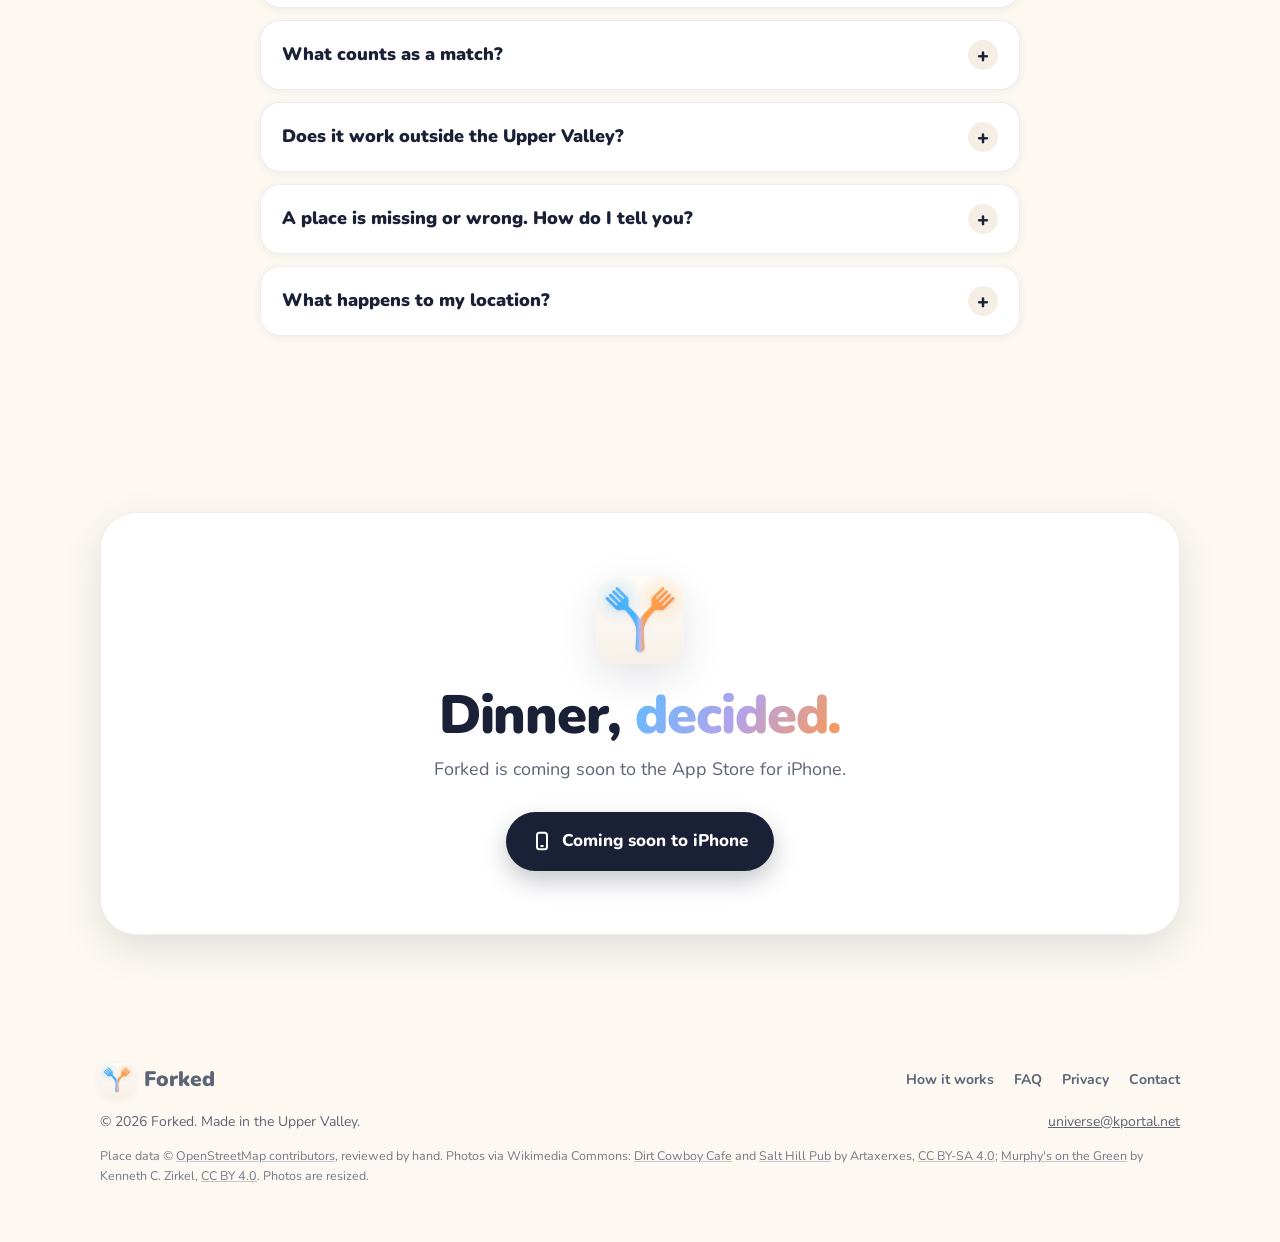
==== commit 15619f32: "Add files via upload" ====
--- a/index.html
+++ b/index.html
@@ -18,7 +18,7 @@
   <link rel="preconnect" href="https://fonts.googleapis.com">
   <link rel="preconnect" href="https://fonts.gstatic.com" crossorigin>
   <link rel="stylesheet" href="https://fonts.googleapis.com/css2?family=Nunito:wght@600;700;800;900&display=swap">
-  <link rel="stylesheet" href="/styles.css?v=4">
+  <link rel="stylesheet" href="/styles.css?v=5">
   <script>document.documentElement.classList.add("js");</script>
 </head>
 <body>
@@ -69,23 +69,26 @@
               </div>
               <div class="deck">
                 <article class="card back2">
-                  <div class="art dessert"><i>🍦</i><i>🍦</i><i>🍦</i><i>🍦</i><i>🍦</i><i>🍦</i><i>🍦</i><b>🍦</b></div>
-                  <div class="info"><h3>Hanover Scoops</h3><div class="meta">Ice cream · Hanover</div></div>
+                  <div class="photo"><img src="/img/salt-hill.jpg" alt=""></div>
+                  <div class="info"><h3>Salt Hill Pub</h3><div class="meta">Irish pub · Lebanon</div></div>
                 </article>
                 <article class="card back1">
-                  <div class="art tacos"><i>🌮</i><i>🌮</i><i>🌮</i><i>🌮</i><i>🌮</i><i>🌮</i><i>🌮</i><b>🌮</b></div>
+                  <div class="photo"><img src="/img/murphys.jpg" alt=""></div>
                   <div class="info">
-                    <h3>Tacos Y Tequila</h3>
-                    <div class="meta">Mexican · Hanover · 0.2 mi</div>
-                    <div class="chips"><span class="chip">Tacos</span></div>
+                    <h3>Murphy's on the Green</h3>
+                    <div class="meta">Pub · Hanover · 0.1 mi</div>
+                    <div class="chips"><span class="chip">Pub fare</span></div>
                   </div>
                 </article>
                 <article class="card front">
-                  <div class="art sushi"><i>🍣</i><i>🍣</i><i>🍣</i><i>🍣</i><i>🍣</i><i>🍣</i><i>🍣</i><b>🍣</b><span class="stamp yum">YUM</span></div>
+                  <div class="photo">
+                    <img src="/img/dirt-cowboy.jpg" alt="">
+                    <span class="stamp yum">YUM</span>
+                  </div>
                   <div class="info">
-                    <h3>Sushiya</h3>
-                    <div class="meta">Sushi · Hanover · 0.1 mi</div>
-                    <div class="chips"><span class="chip open">Open now</span><span class="chip">Japanese</span></div>
+                    <h3>Dirt Cowboy Cafe</h3>
+                    <div class="meta">Café · Hanover · 0.2 mi</div>
+                    <div class="chips"><span class="chip open">Open now</span><span class="chip">Coffee &amp; pastries</span></div>
                   </div>
                 </article>
               </div>
@@ -95,7 +98,7 @@
               </div>
             </div>
           </div>
-          <div class="match-toast"><span class="heart">♥</span><div>It's a match!<small>All 4 of you liked Sushiya</small></div></div>
+          <div class="match-toast"><span class="heart">♥</span><div>It's a match!<small>All 4 of you liked Dirt Cowboy</small></div></div>
         </div>
       </div>
     </section>
@@ -247,6 +250,12 @@
       <div class="row"><span>© 2026 Forked. Made in the Upper Valley.</span><a href="mailto:universe@kportal.net">universe@kportal.net</a></div>
       <p class="credits">
         Place data © <a href="https://www.openstreetmap.org/copyright">OpenStreetMap contributors</a>, reviewed by hand.
+        Photos via Wikimedia Commons:
+        <a href="https://commons.wikimedia.org/wiki/File:Dirt_Cowboy_Cafe_7_South_Main_Street_downtown_Hanover_NH_July_2023.jpg">Dirt Cowboy Cafe</a> and
+        <a href="https://commons.wikimedia.org/wiki/File:Salt_Hill_Pub_West_Park_Street_downtown_Lebanon_NH_June_2016.jpg">Salt Hill Pub</a> by Artaxerxes,
+        <a href="https://creativecommons.org/licenses/by-sa/4.0/">CC BY-SA 4.0</a>;
+        <a href="https://commons.wikimedia.org/wiki/File:Murphy%27s_On_the_Green,_Hanover,_New_Hampshire.jpg">Murphy's on the Green</a> by Kenneth C. Zirkel,
+        <a href="https://creativecommons.org/licenses/by/4.0/">CC BY 4.0</a>. Photos are resized.
       </p>
     </div>
   </footer>
--- a/styles.css
+++ b/styles.css
@@ -197,6 +197,8 @@
   flex-direction: column;
   transform-origin: 50% 110%;
 }
+.card .photo { position: relative; flex: 1; min-height: 0; }
+.card .photo img { width: 100%; height: 100%; object-fit: cover; }
 /* Illustrated card art, same as the app's: a dish-colored gradient,
    faint scattered emoji for texture, and one big emoji. */
 .card .art { position: relative; flex: 1; min-height: 0; overflow: hidden; }
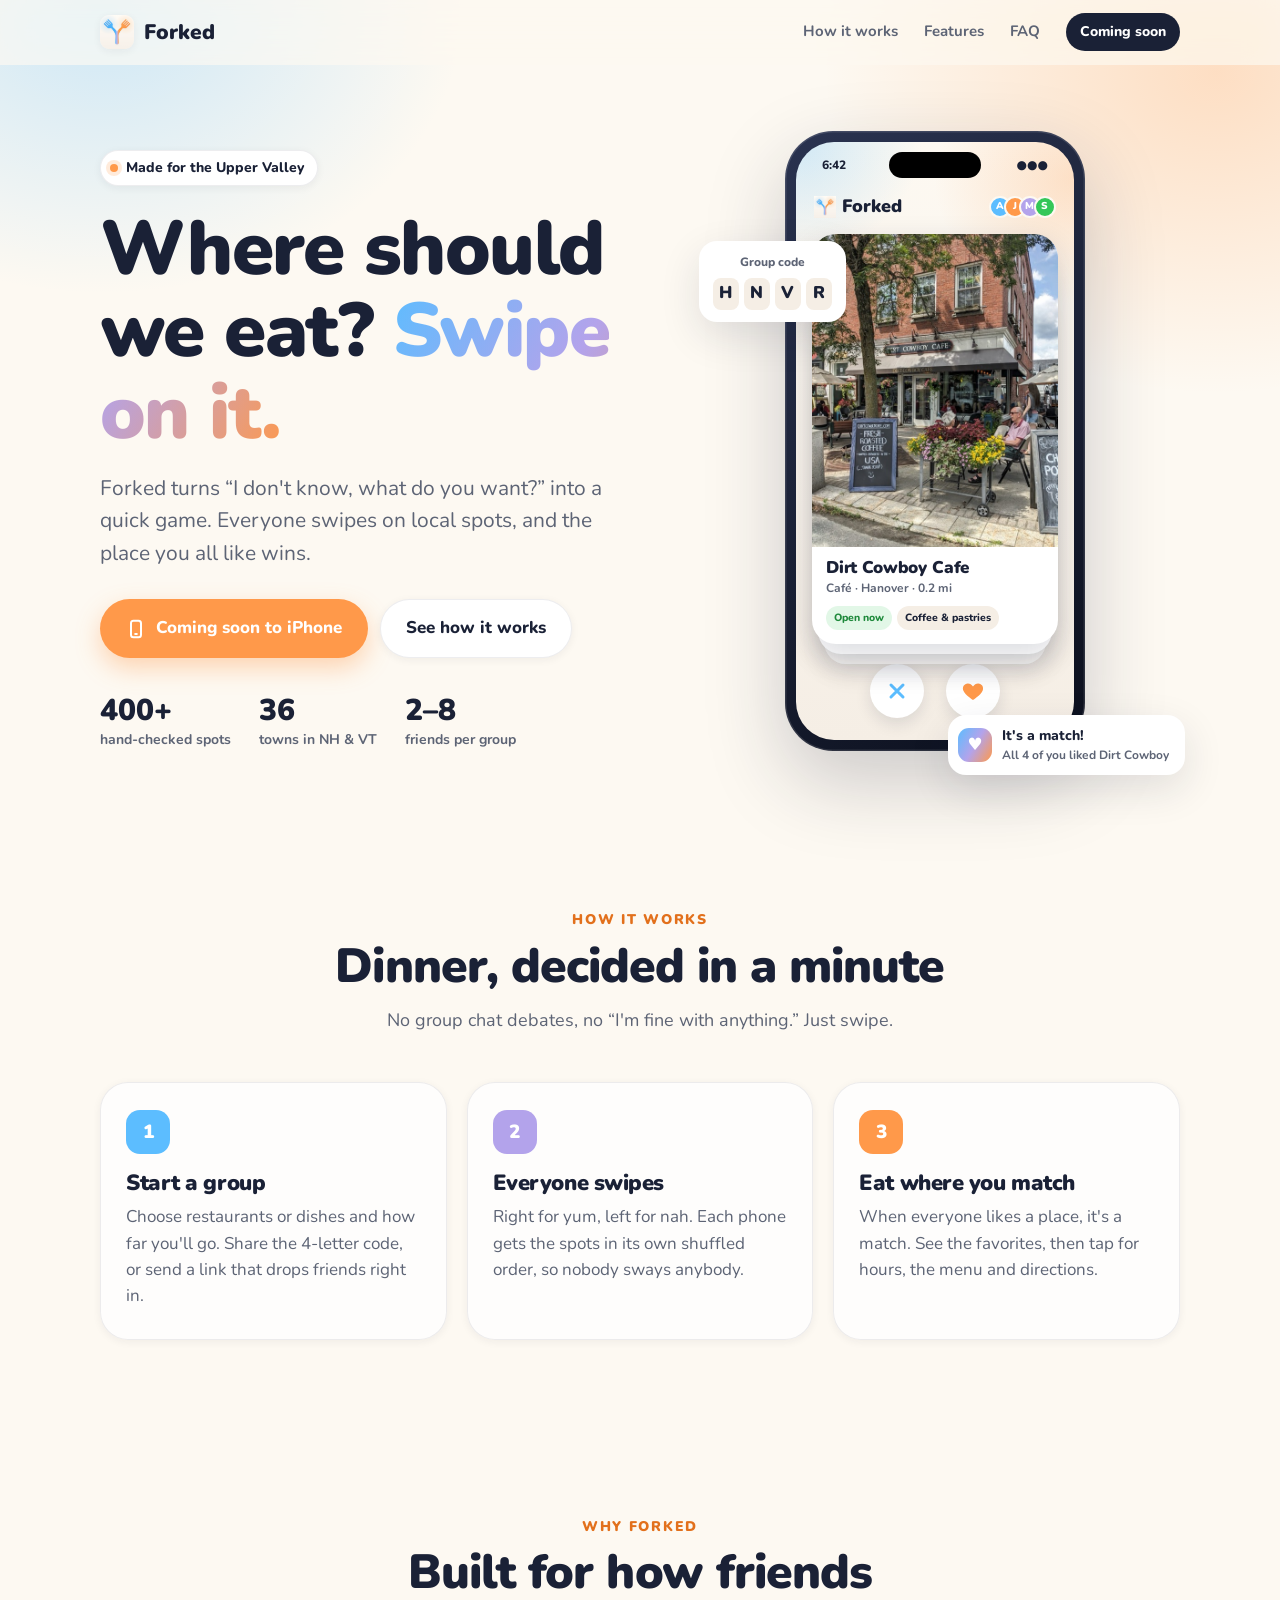
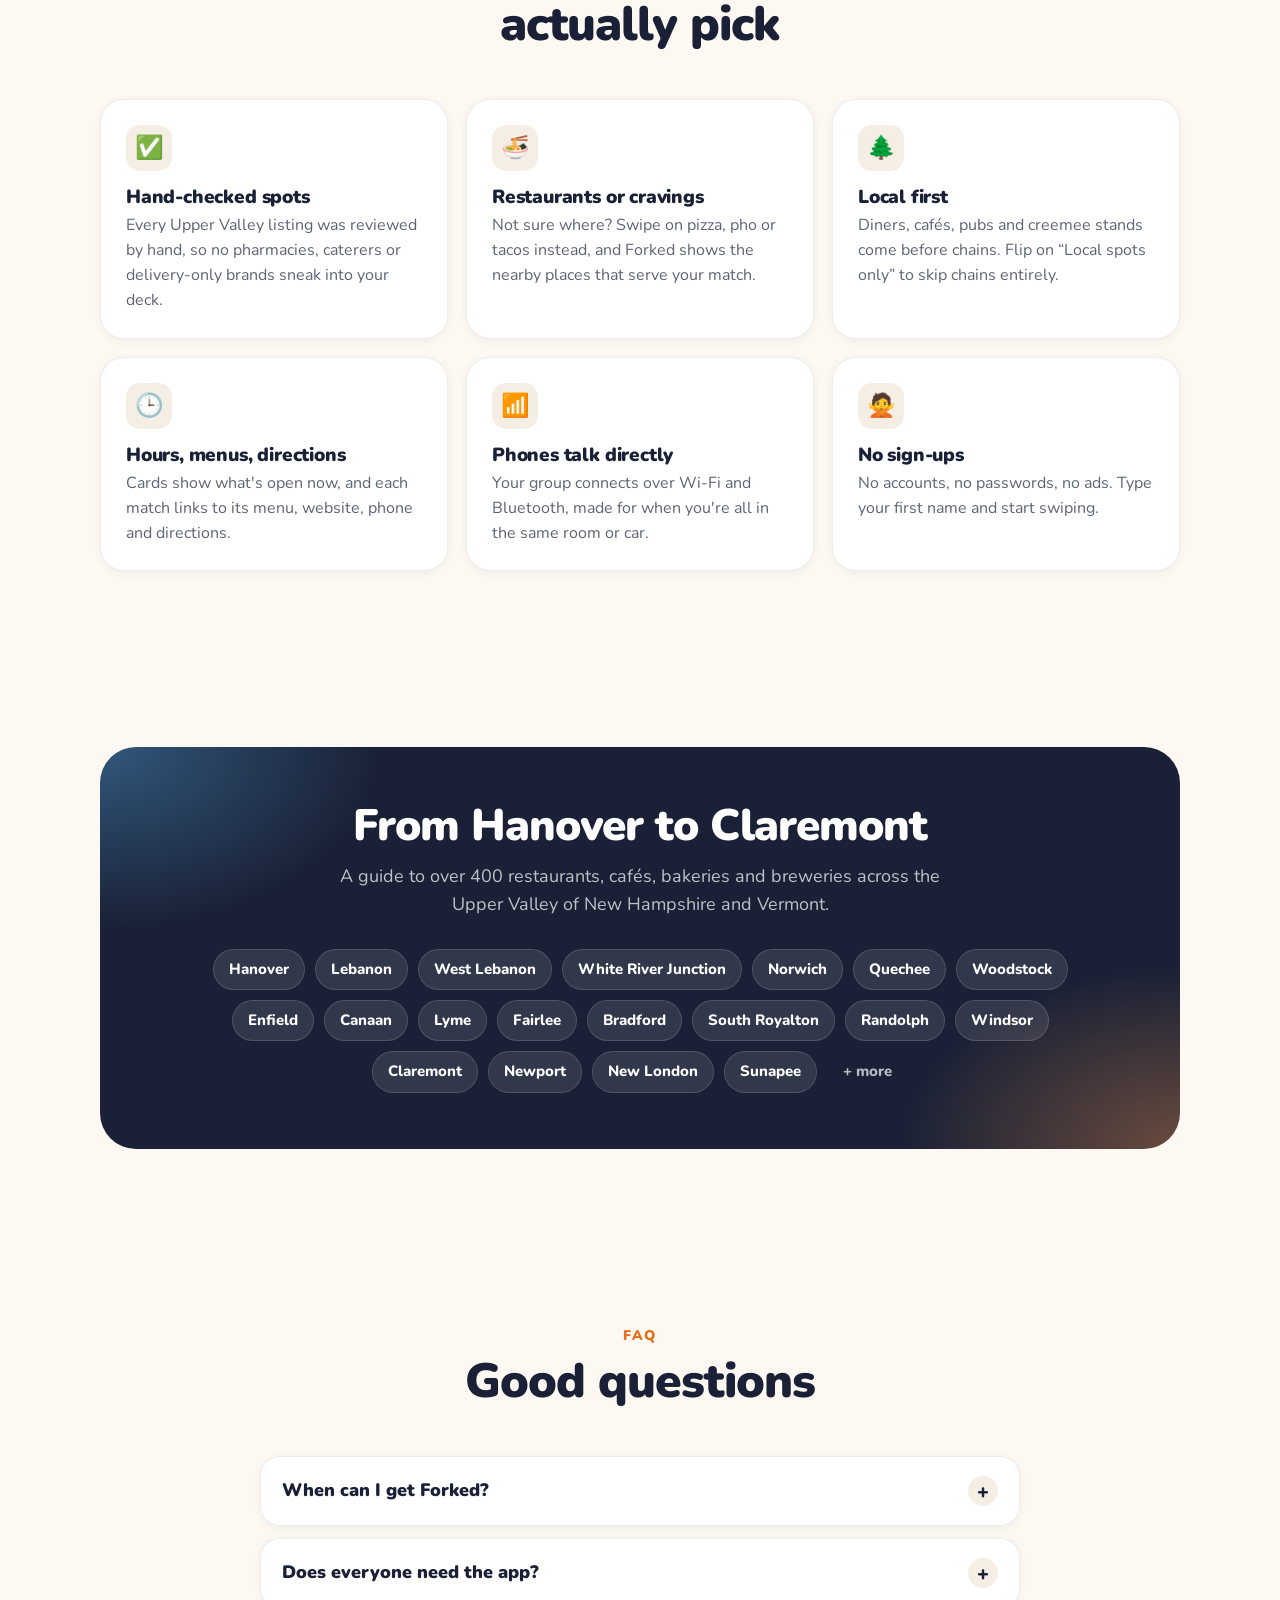
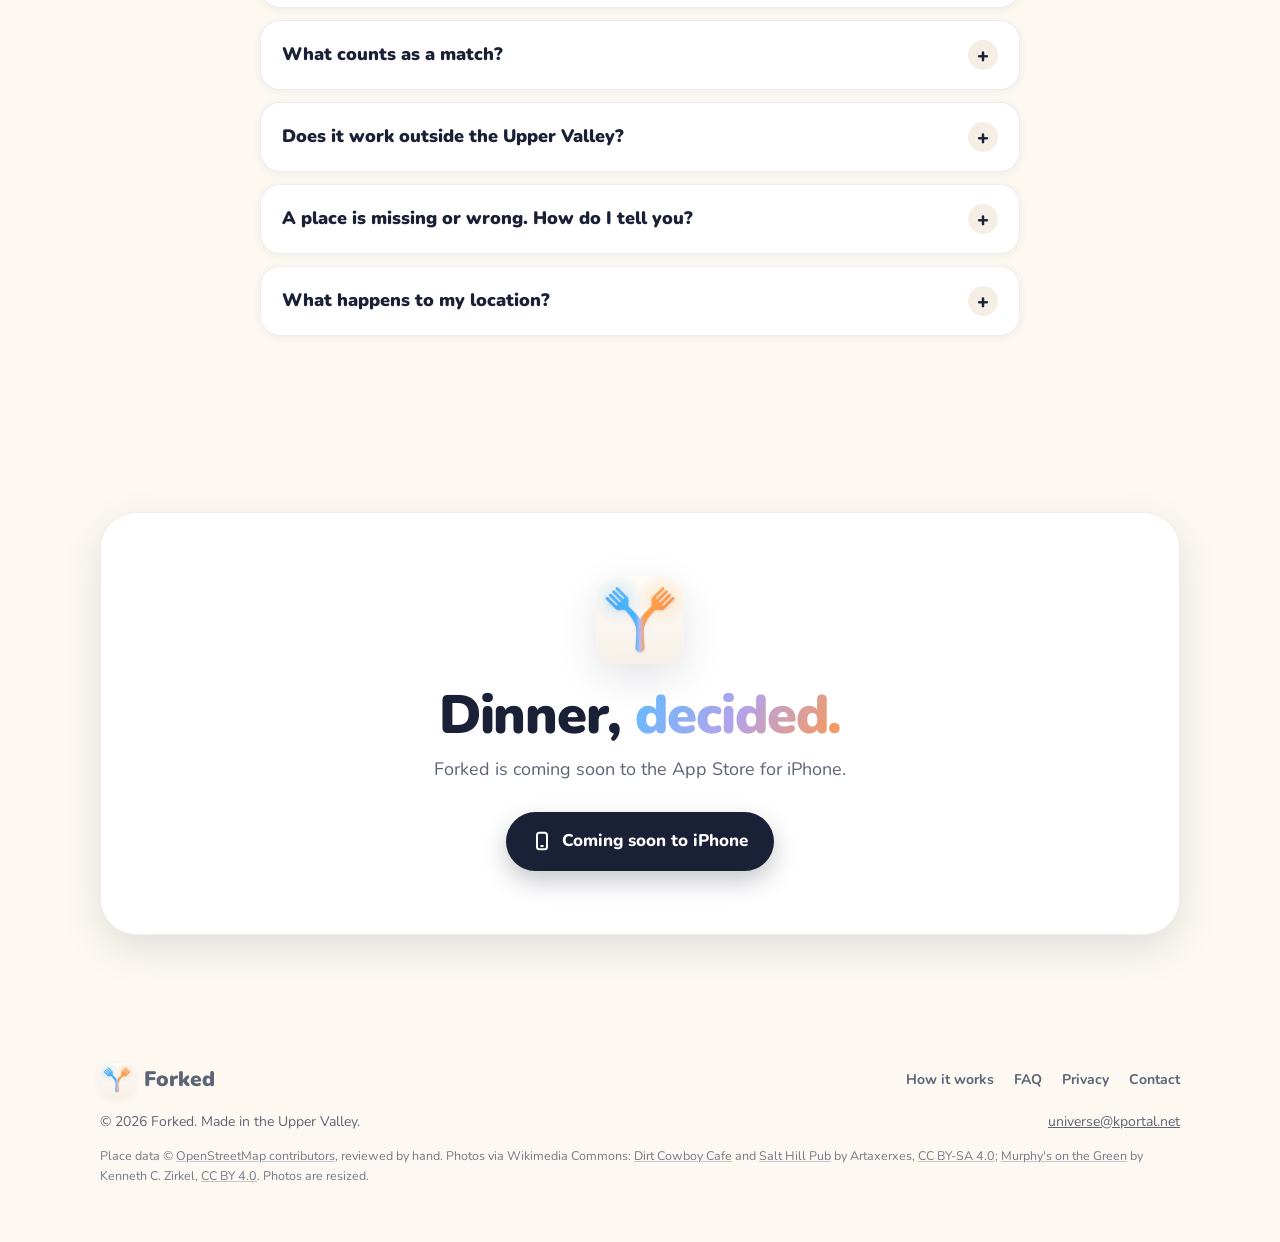
==== commit fd8d6216: "Add files via upload" ====
--- a/index.html
+++ b/index.html
@@ -69,11 +69,11 @@
               </div>
               <div class="deck">
                 <article class="card back2">
-                  <div class="photo"><img src="/img/salt-hill.jpg" alt=""></div>
+                  <div class="photo"><img src="/salt-hill.jpg" alt=""></div>
                   <div class="info"><h3>Salt Hill Pub</h3><div class="meta">Irish pub · Lebanon</div></div>
                 </article>
                 <article class="card back1">
-                  <div class="photo"><img src="/img/murphys.jpg" alt=""></div>
+                  <div class="photo"><img src="/murphys.jpg" alt=""></div>
                   <div class="info">
                     <h3>Murphy's on the Green</h3>
                     <div class="meta">Pub · Hanover · 0.1 mi</div>
@@ -82,7 +82,7 @@
                 </article>
                 <article class="card front">
                   <div class="photo">
-                    <img src="/img/dirt-cowboy.jpg" alt="">
+                    <img src="/dirt-cowboy.jpg" alt="">
                     <span class="stamp yum">YUM</span>
                   </div>
                   <div class="info">
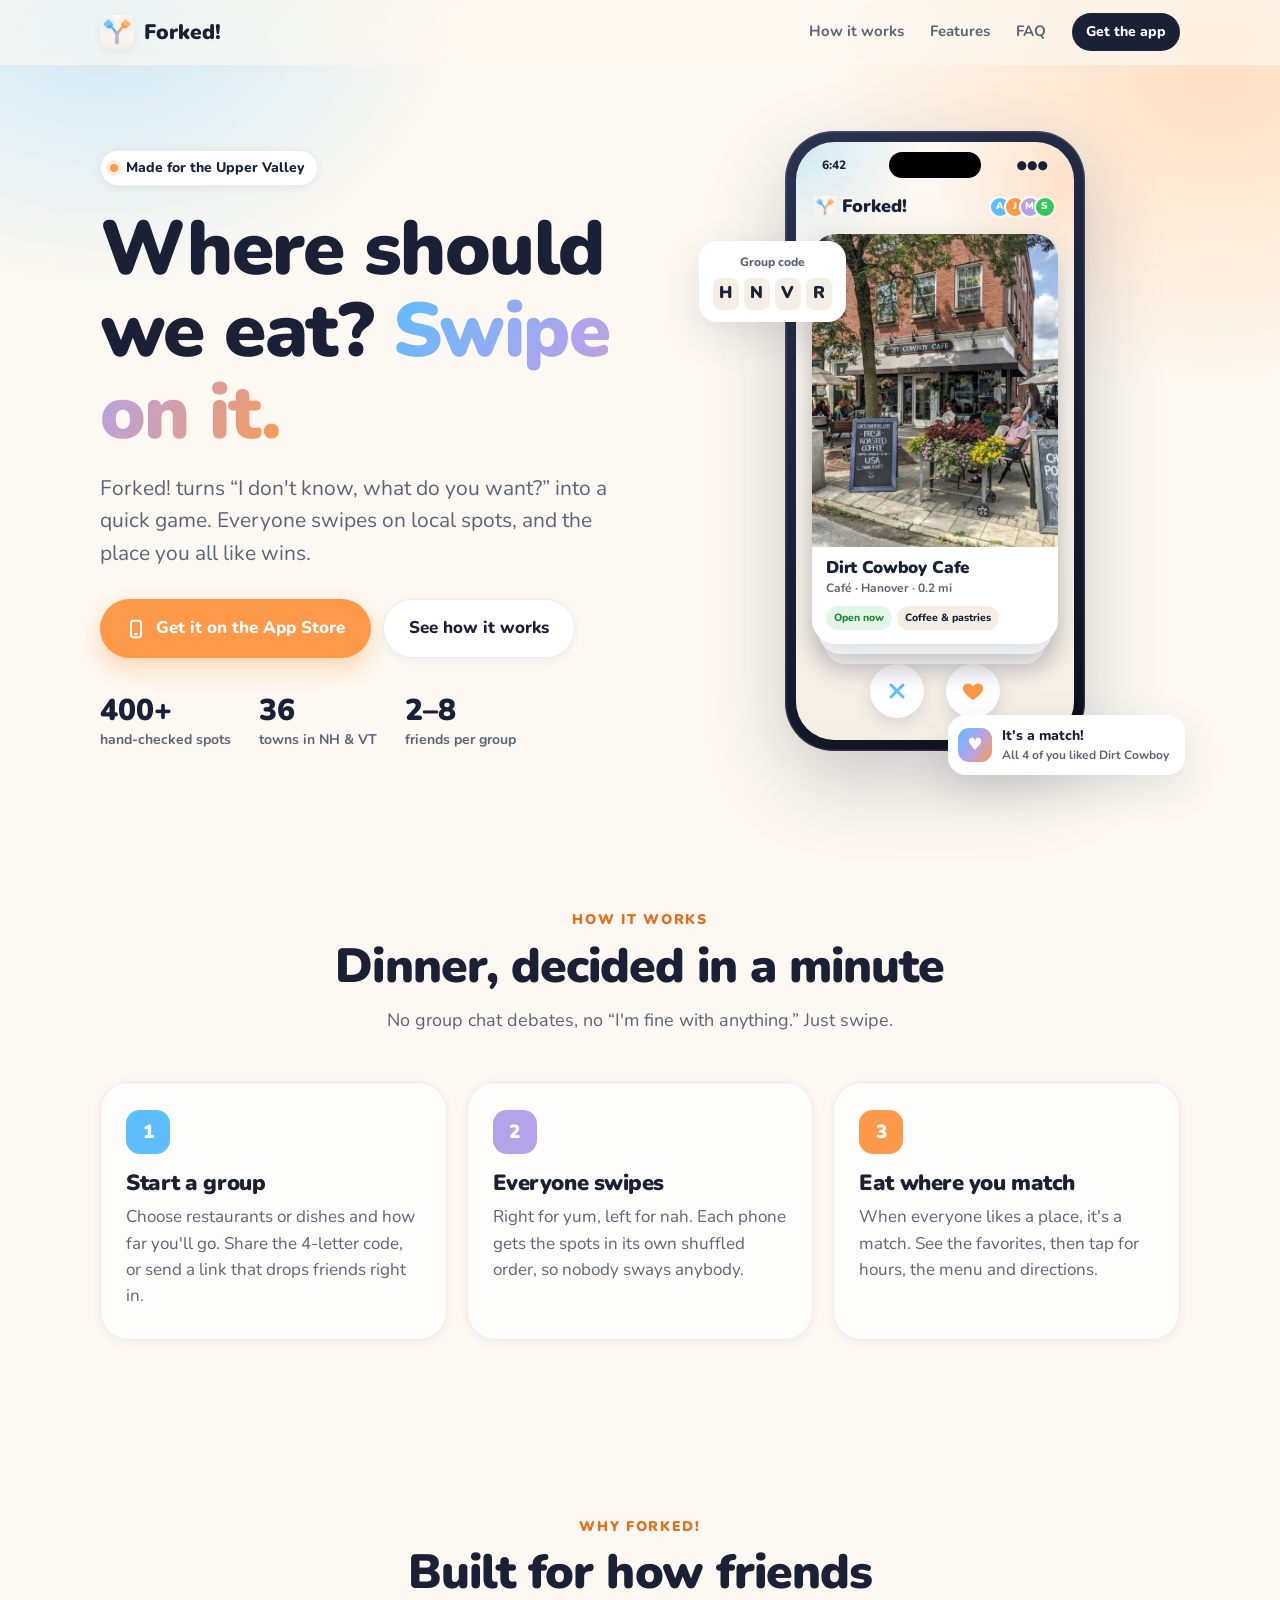
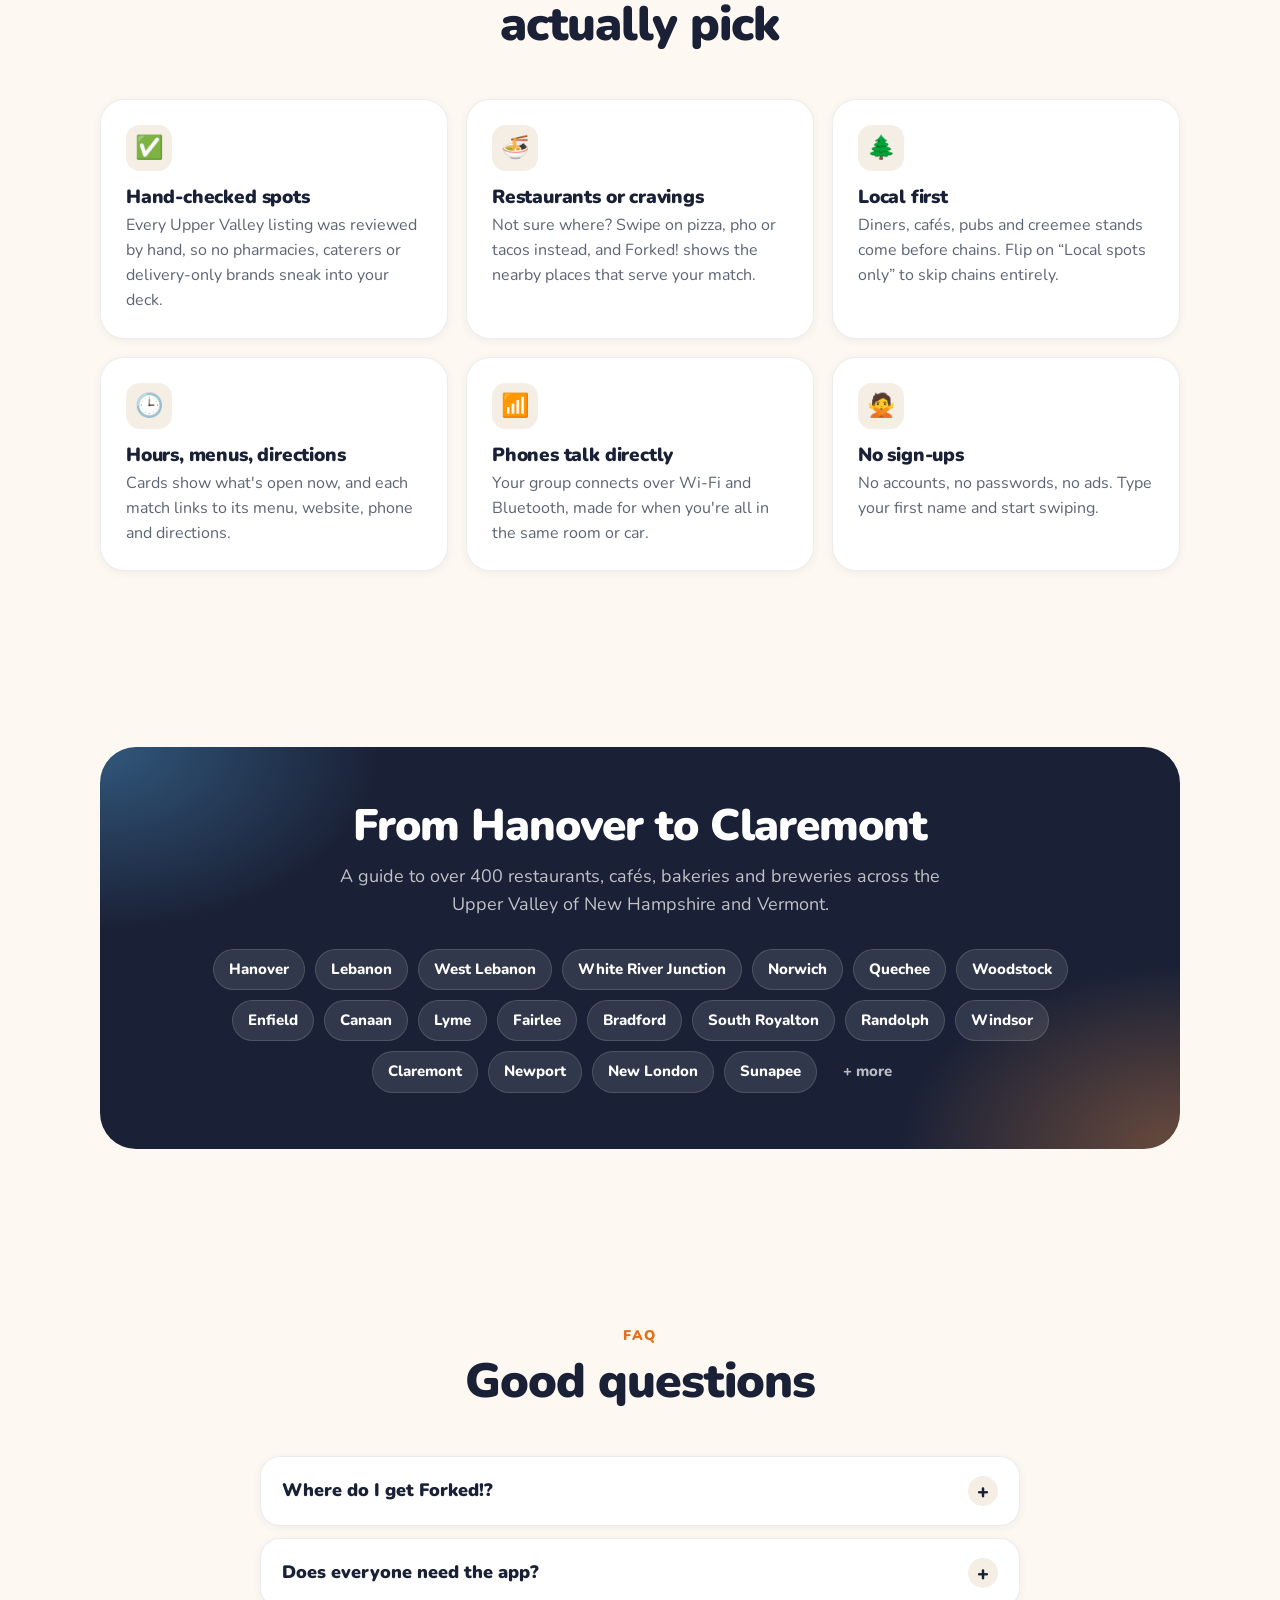
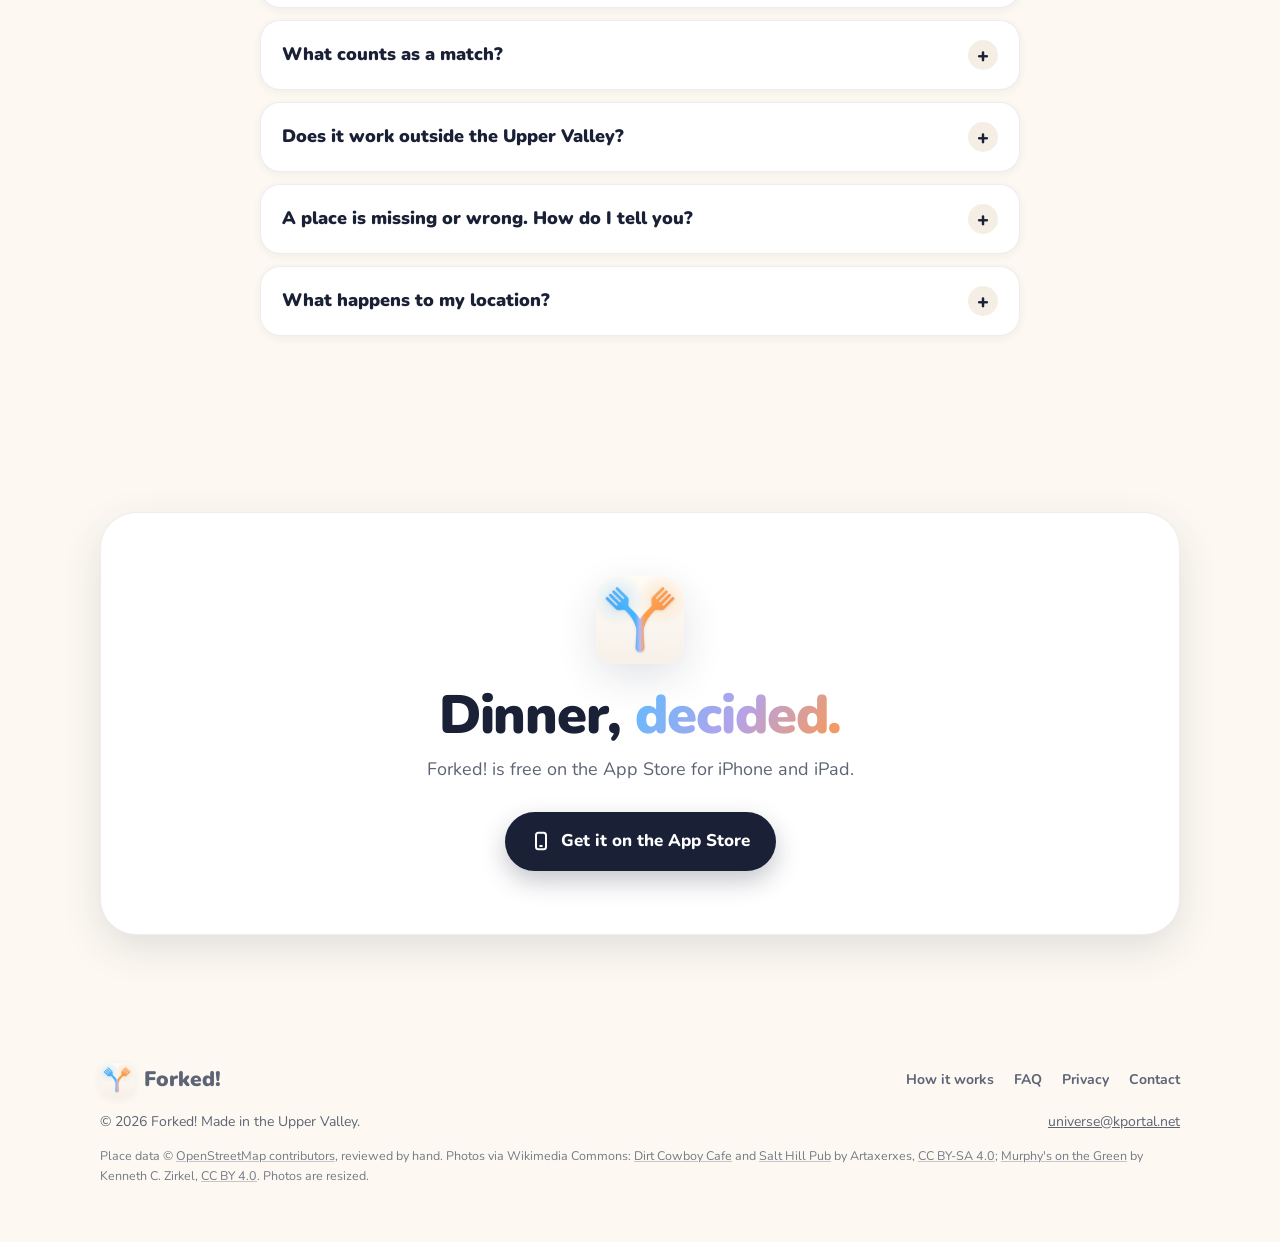
==== commit 4ee6d1ac: "Use the Forked! name and link to the App Store The app is live, so the site's buttons and FAQ now po" ====
--- a/index.html
+++ b/index.html
@@ -3,13 +3,13 @@
 <head>
   <meta charset="utf-8">
   <meta name="viewport" content="width=device-width, initial-scale=1, viewport-fit=cover">
-  <title>Forked: decide where to eat, together</title>
+  <title>Forked! Decide where to eat, together</title>
   <meta name="description" content="Can't decide where to eat in the Upper Valley? Swipe on local spots with your crew and find the one you all want.">
   <meta name="theme-color" content="#fdf9f2">
   <link rel="icon" href="/icon.png">
   <link rel="apple-touch-icon" href="/apple-touch-icon.png">
-  <meta property="og:site_name" content="Forked">
-  <meta property="og:title" content="Forked: decide where to eat, together">
+  <meta property="og:site_name" content="Forked!">
+  <meta property="og:title" content="Forked! Decide where to eat, together">
   <meta property="og:description" content="Swipe on Upper Valley restaurants with your crew and find the one you all want.">
   <meta property="og:image" content="https://www.forked.kportal.net/invite-preview.png">
   <meta property="og:url" content="https://www.forked.kportal.net/">
@@ -18,18 +18,18 @@
   <link rel="preconnect" href="https://fonts.googleapis.com">
   <link rel="preconnect" href="https://fonts.gstatic.com" crossorigin>
   <link rel="stylesheet" href="https://fonts.googleapis.com/css2?family=Nunito:wght@600;700;800;900&display=swap">
-  <link rel="stylesheet" href="/styles.css?v=5">
+  <link rel="stylesheet" href="/styles.css?v=6">
   <script>document.documentElement.classList.add("js");</script>
 </head>
 <body>
   <header class="nav" id="nav">
     <div class="wrap">
-      <a class="brand" href="/"><img src="/icon.png" alt="">Forked</a>
+      <a class="brand" href="/"><img src="/icon.png" alt="">Forked!</a>
       <nav class="nav-links" aria-label="Main">
         <a href="#how">How it works</a>
         <a href="#features">Features</a>
         <a href="#faq">FAQ</a>
-        <a class="pill small" href="#get">Coming soon</a>
+        <a class="pill small" href="https://apps.apple.com/app/id6835236025">Get the app</a>
       </nav>
     </div>
   </header>
@@ -40,11 +40,11 @@
         <div>
           <span class="eyebrow"><span class="dot"></span>Made for the Upper Valley</span>
           <h1>Where should we eat? <span class="gradient-text">Swipe on it.</span></h1>
-          <p class="lede">Forked turns “I don't know, what do you want?” into a quick game. Everyone swipes on local spots, and the place you all like wins.</p>
+          <p class="lede">Forked! turns “I don't know, what do you want?” into a quick game. Everyone swipes on local spots, and the place you all like wins.</p>
           <div class="actions">
-            <a class="btn primary" href="#get">
+            <a class="btn primary" href="https://apps.apple.com/app/id6835236025">
               <svg viewBox="0 0 24 24" fill="none" stroke="currentColor" stroke-width="2.4" stroke-linecap="round" stroke-linejoin="round" aria-hidden="true"><rect x="6" y="2" width="12" height="20" rx="3"/><path d="M11 18h2"/></svg>
-              Coming soon to iPhone
+              Get it on the App Store
             </a>
             <a class="btn ghost" href="#how">See how it works</a>
           </div>
@@ -62,7 +62,7 @@
               <div class="island"></div>
               <div class="status"><span>6:42</span><span>●●●</span></div>
               <div class="app-bar">
-                <div class="title"><img src="/icon.png" alt="">Forked</div>
+                <div class="title"><img src="/icon.png" alt="">Forked!</div>
                 <div class="avatars">
                   <i style="background:#5cbdff">A</i><i style="background:#ff994a">J</i><i style="background:#b3a3eb">M</i><i style="background:#34c759">S</i>
                 </div>
@@ -133,7 +133,7 @@
     <section id="features">
       <div class="wrap">
         <div class="section-head reveal">
-          <div class="kicker">Why Forked</div>
+          <div class="kicker">Why Forked!</div>
           <h2>Built for how friends actually pick</h2>
         </div>
         <div class="features">
@@ -145,7 +145,7 @@
           <div class="feature reveal">
             <div class="icon">🍜</div>
             <h3>Restaurants or cravings</h3>
-            <p>Not sure where? Swipe on pizza, pho or tacos instead, and Forked shows the nearby places that serve your match.</p>
+            <p>Not sure where? Swipe on pizza, pho or tacos instead, and Forked! shows the nearby places that serve your match.</p>
           </div>
           <div class="feature reveal">
             <div class="icon">🌲</div>
@@ -194,8 +194,8 @@
         </div>
         <div class="faq">
           <details class="reveal">
-            <summary>When can I get Forked?</summary>
-            <p>Forked is in testing now and is coming soon to the App Store for iPhone.</p>
+            <summary>Where do I get Forked!?</summary>
+            <p>Forked! is free on the <a href="https://apps.apple.com/app/id6835236025">App Store</a> for iPhone and iPad.</p>
           </details>
           <details class="reveal">
             <summary>Does everyone need the app?</summary>
@@ -203,19 +203,19 @@
           </details>
           <details class="reveal">
             <summary>What counts as a match?</summary>
-            <p>A place everyone in the group liked. If nothing gets a unanimous yes, Forked still ranks the spots with the most likes so you can settle it fast.</p>
+            <p>A place everyone in the group liked. If nothing gets a unanimous yes, Forked! still ranks the spots with the most likes so you can settle it fast.</p>
           </details>
           <details class="reveal">
             <summary>Does it work outside the Upper Valley?</summary>
-            <p>Yes. Outside the area, Forked finds restaurants near you with Apple Maps. Inside it, you get the hand-checked guide.</p>
+            <p>Yes. Outside the area, Forked! finds restaurants near you with Apple Maps. Inside it, you get the hand-checked guide.</p>
           </details>
           <details class="reveal">
             <summary>A place is missing or wrong. How do I tell you?</summary>
-            <p>Email <a href="mailto:universe@kportal.net?subject=Forked%20listing">universe@kportal.net</a> with the place's name and town. The Upper Valley guide is checked by hand, so fixes get looked at by a person.</p>
+            <p>Email <a href="mailto:universe@kportal.net?subject=Forked!%20listing">universe@kportal.net</a> with the place's name and town. The Upper Valley guide is checked by hand, so fixes get looked at by a person.</p>
           </details>
           <details class="reveal">
             <summary>What happens to my location?</summary>
-            <p>It's only used to pick the search area, which the phones in your group see. There are no Forked accounts or servers. <a href="/privacy.html">Read the privacy policy</a>.</p>
+            <p>It's only used to pick the search area, which the phones in your group see. There are no Forked! accounts or servers. <a href="/privacy.html">Read the privacy policy</a>.</p>
           </details>
         </div>
       </div>
@@ -224,13 +224,13 @@
     <section id="get">
       <div class="wrap">
         <div class="cta reveal">
-          <img src="/icon.png" alt="Forked app icon">
+          <img src="/icon.png" alt="Forked! app icon">
           <h2>Dinner, <span class="gradient-text">decided.</span></h2>
-          <p>Forked is coming soon to the App Store for iPhone.</p>
-          <span class="btn dark">
+          <p>Forked! is free on the App Store for iPhone and iPad.</p>
+          <a class="btn dark" href="https://apps.apple.com/app/id6835236025">
             <svg viewBox="0 0 24 24" fill="none" stroke="currentColor" stroke-width="2.4" stroke-linecap="round" stroke-linejoin="round" aria-hidden="true"><rect x="6" y="2" width="12" height="20" rx="3"/><path d="M11 18h2"/></svg>
-            Coming soon to iPhone
-          </span>
+            Get it on the App Store
+          </a>
         </div>
       </div>
     </section>
@@ -239,7 +239,7 @@
   <footer>
     <div class="wrap">
       <div class="row">
-        <a class="brand" href="/"><img src="/icon.png" alt="">Forked</a>
+        <a class="brand" href="/"><img src="/icon.png" alt="">Forked!</a>
         <nav aria-label="Footer">
           <a href="#how">How it works</a>
           <a href="#faq">FAQ</a>
@@ -247,7 +247,7 @@
           <a href="mailto:universe@kportal.net">Contact</a>
         </nav>
       </div>
-      <div class="row"><span>© 2026 Forked. Made in the Upper Valley.</span><a href="mailto:universe@kportal.net">universe@kportal.net</a></div>
+      <div class="row"><span>© 2026 Forked! Made in the Upper Valley.</span><a href="mailto:universe@kportal.net">universe@kportal.net</a></div>
       <p class="credits">
         Place data © <a href="https://www.openstreetmap.org/copyright">OpenStreetMap contributors</a>, reviewed by hand.
         Photos via Wikimedia Commons:
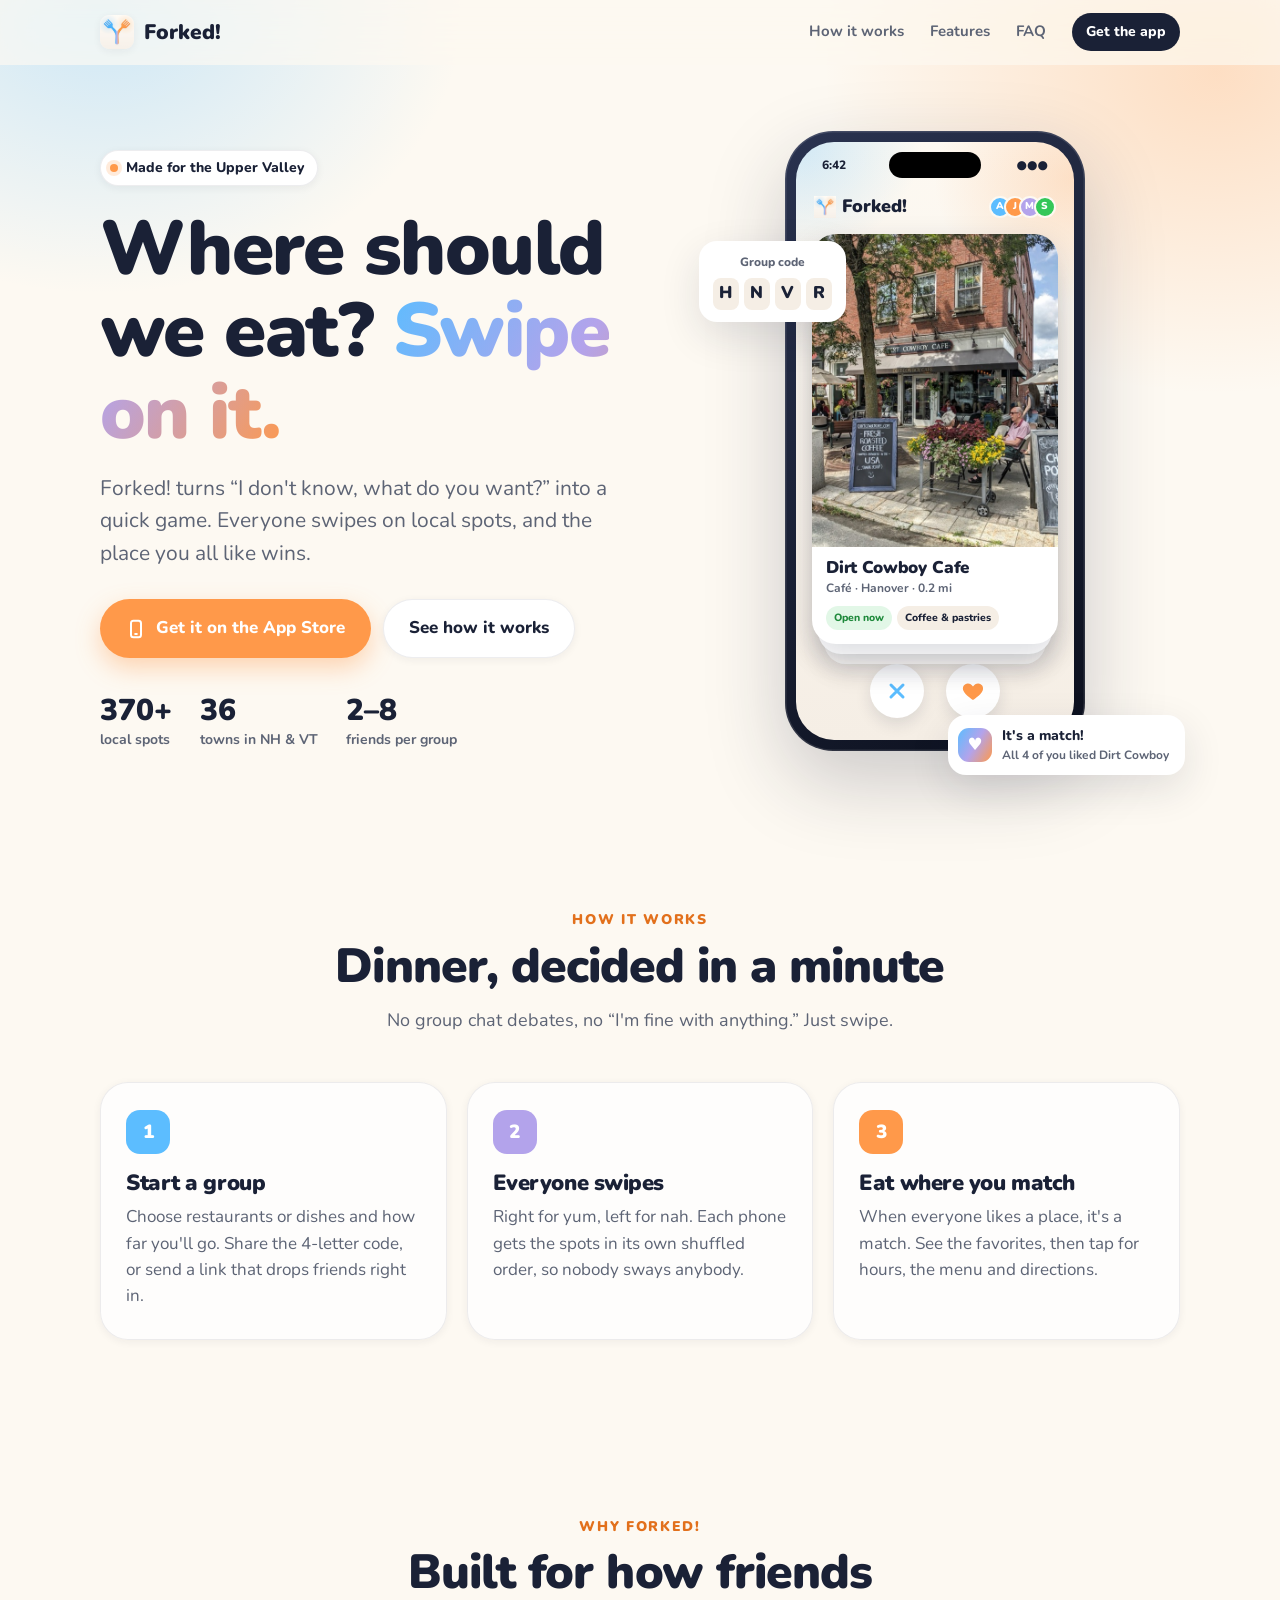
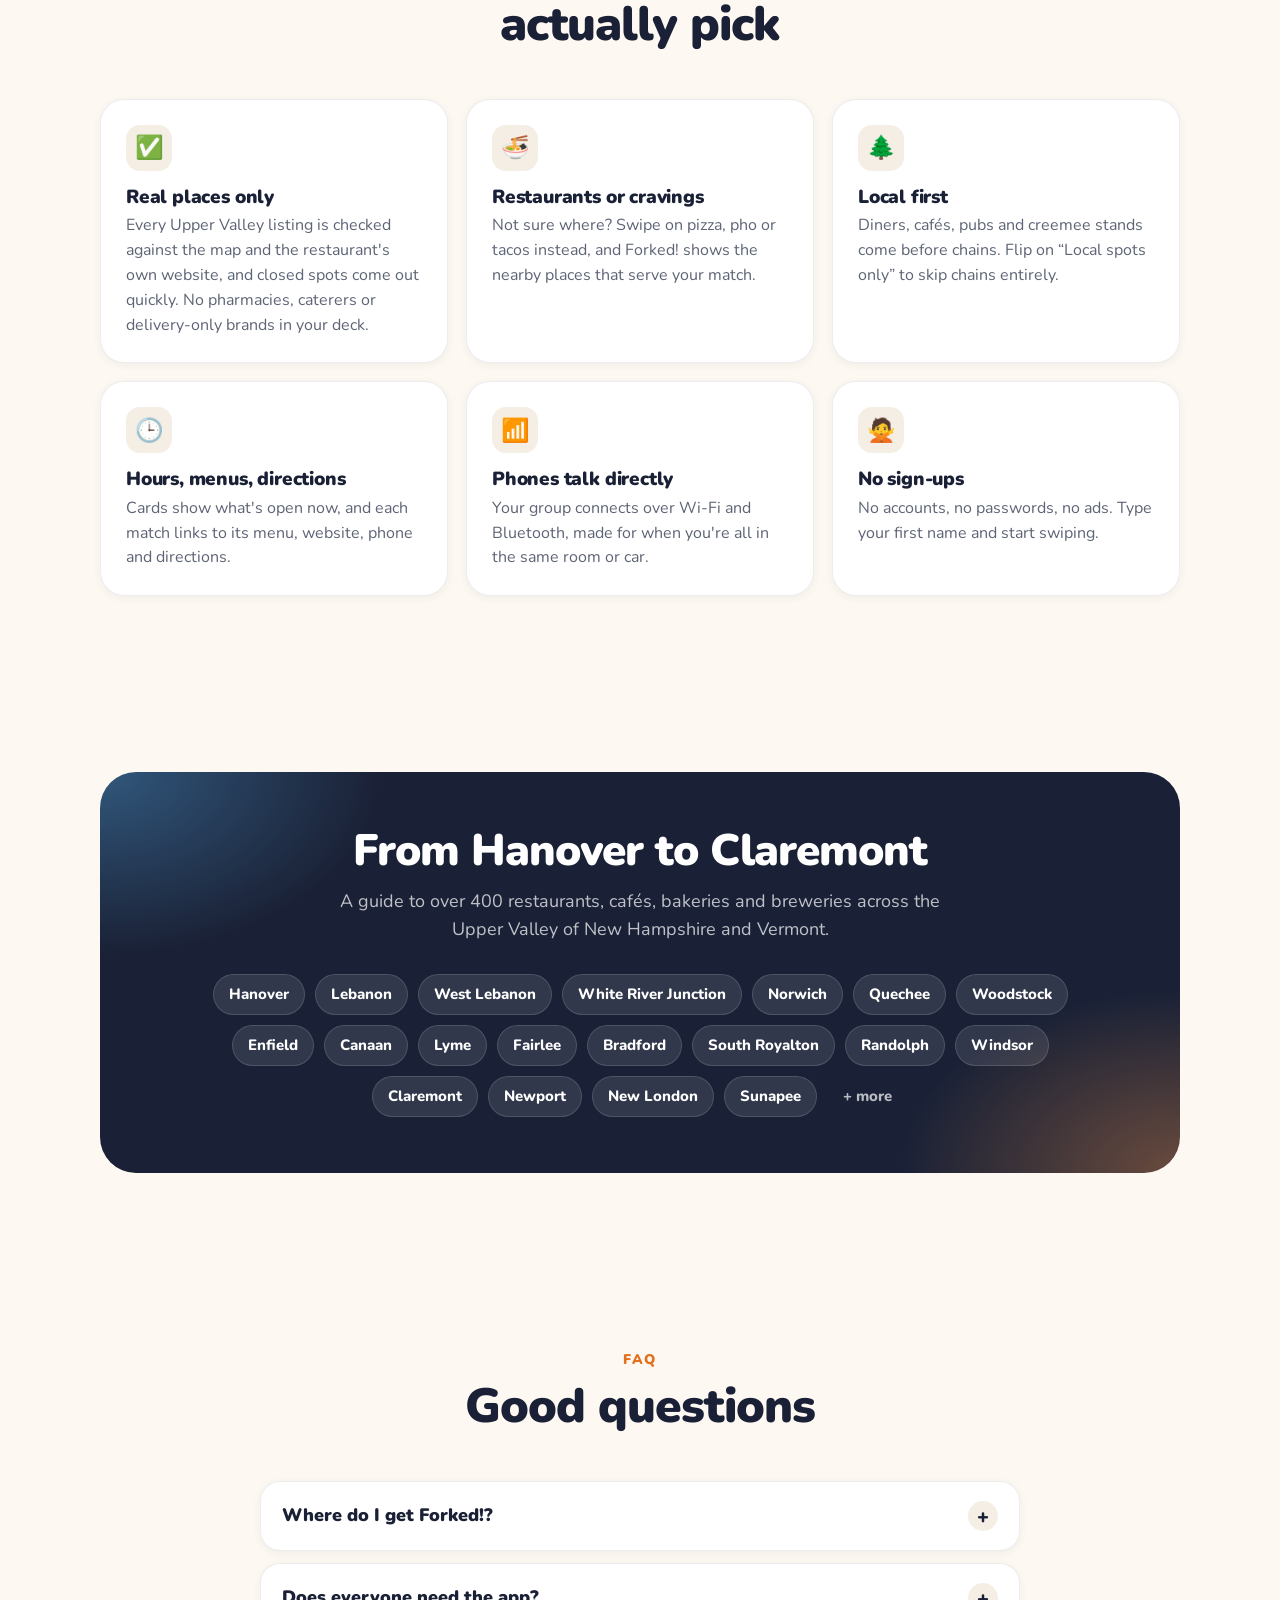
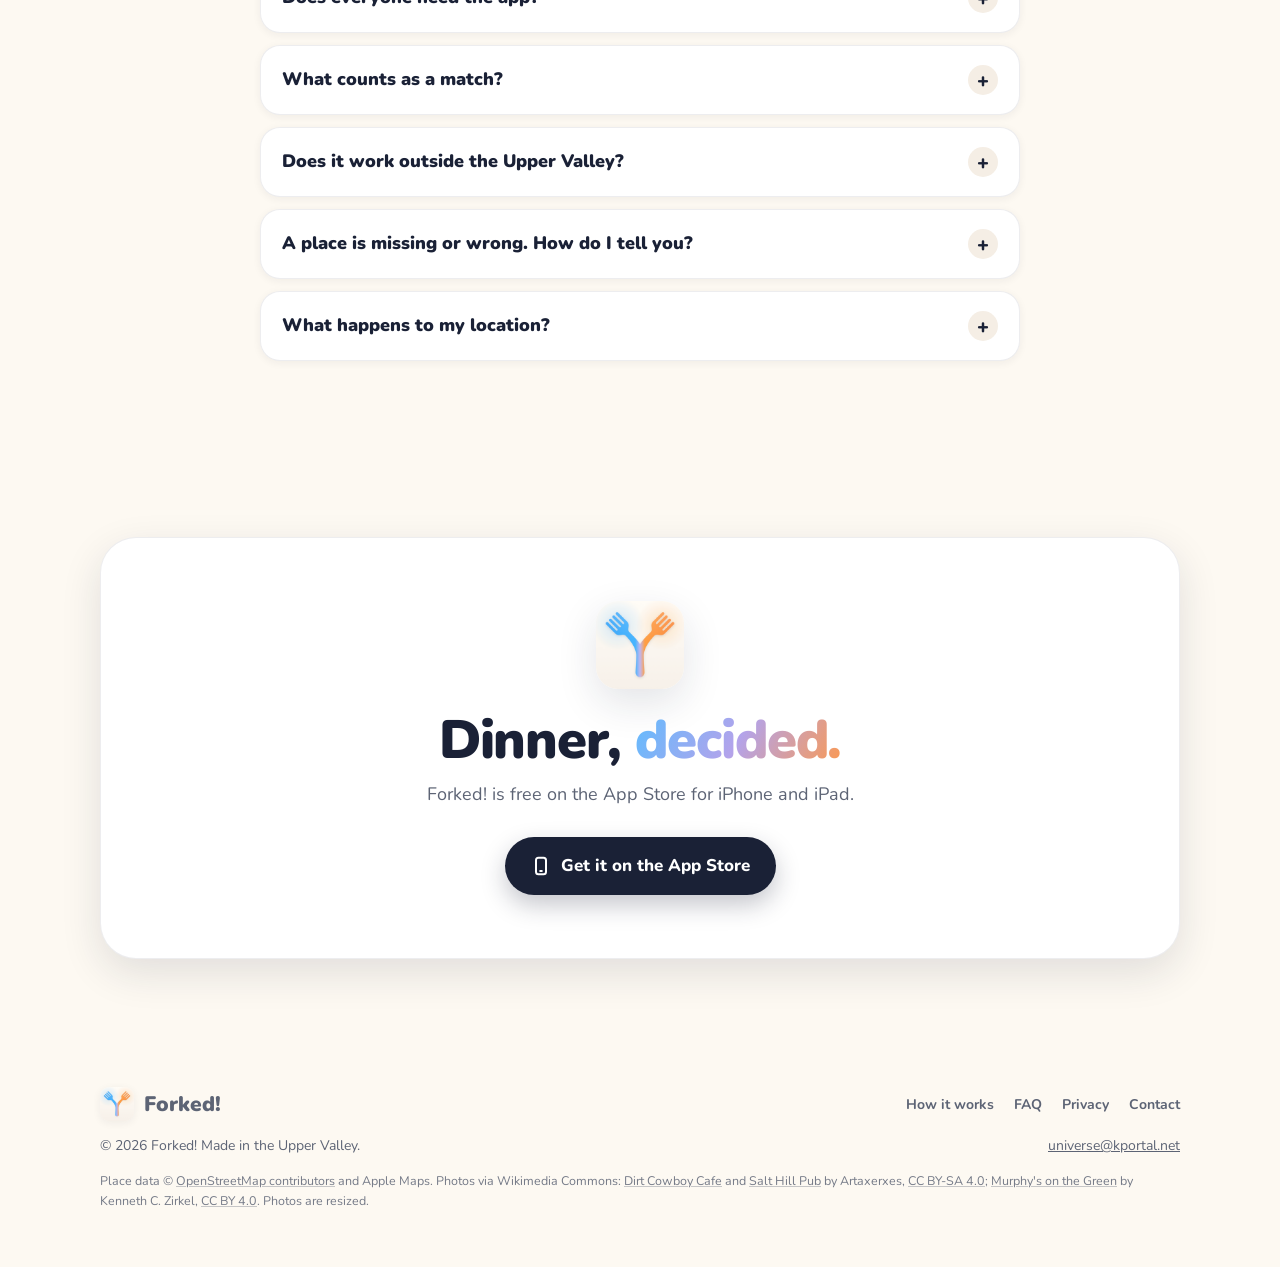
==== commit e0e7751a: "Update the Forked! guide (378 places)" ====
--- a/index.html
+++ b/index.html
@@ -49,7 +49,7 @@
             <a class="btn ghost" href="#how">See how it works</a>
           </div>
           <div class="stats">
-            <div class="stat"><strong>400+</strong><span>hand-checked spots</span></div>
+            <div class="stat"><strong>370+</strong><span>local spots</span></div>
             <div class="stat"><strong>36</strong><span>towns in NH &amp; VT</span></div>
             <div class="stat"><strong>2–8</strong><span>friends per group</span></div>
           </div>
@@ -139,8 +139,8 @@
         <div class="features">
           <div class="feature reveal">
             <div class="icon">✅</div>
-            <h3>Hand-checked spots</h3>
-            <p>Every Upper Valley listing was reviewed by hand, so no pharmacies, caterers or delivery-only brands sneak into your deck.</p>
+            <h3>Real places only</h3>
+            <p>Every Upper Valley listing is checked against the map and the restaurant's own website, and closed spots come out quickly. No pharmacies, caterers or delivery-only brands in your deck.</p>
           </div>
           <div class="feature reveal">
             <div class="icon">🍜</div>
@@ -207,11 +207,11 @@
           </details>
           <details class="reveal">
             <summary>Does it work outside the Upper Valley?</summary>
-            <p>Yes. Outside the area, Forked! finds restaurants near you with Apple Maps. Inside it, you get the hand-checked guide.</p>
+            <p>Yes. Outside the area, Forked! finds restaurants near you with Apple Maps. Inside it, you get the Forked! Upper Valley guide.</p>
           </details>
           <details class="reveal">
             <summary>A place is missing or wrong. How do I tell you?</summary>
-            <p>Email <a href="mailto:universe@kportal.net?subject=Forked!%20listing">universe@kportal.net</a> with the place's name and town. The Upper Valley guide is checked by hand, so fixes get looked at by a person.</p>
+            <p>Email <a href="mailto:universe@kportal.net?subject=Forked!%20listing">universe@kportal.net</a> with the place's name and town. Fixes go into the guide, usually within a few days. You can also tap the flag on any result in the app.</p>
           </details>
           <details class="reveal">
             <summary>What happens to my location?</summary>
@@ -249,7 +249,7 @@
       </div>
       <div class="row"><span>© 2026 Forked! Made in the Upper Valley.</span><a href="mailto:universe@kportal.net">universe@kportal.net</a></div>
       <p class="credits">
-        Place data © <a href="https://www.openstreetmap.org/copyright">OpenStreetMap contributors</a>, reviewed by hand.
+        Place data © <a href="https://www.openstreetmap.org/copyright">OpenStreetMap contributors</a> and Apple Maps.
         Photos via Wikimedia Commons:
         <a href="https://commons.wikimedia.org/wiki/File:Dirt_Cowboy_Cafe_7_South_Main_Street_downtown_Hanover_NH_July_2023.jpg">Dirt Cowboy Cafe</a> and
         <a href="https://commons.wikimedia.org/wiki/File:Salt_Hill_Pub_West_Park_Street_downtown_Lebanon_NH_June_2016.jpg">Salt Hill Pub</a> by Artaxerxes,
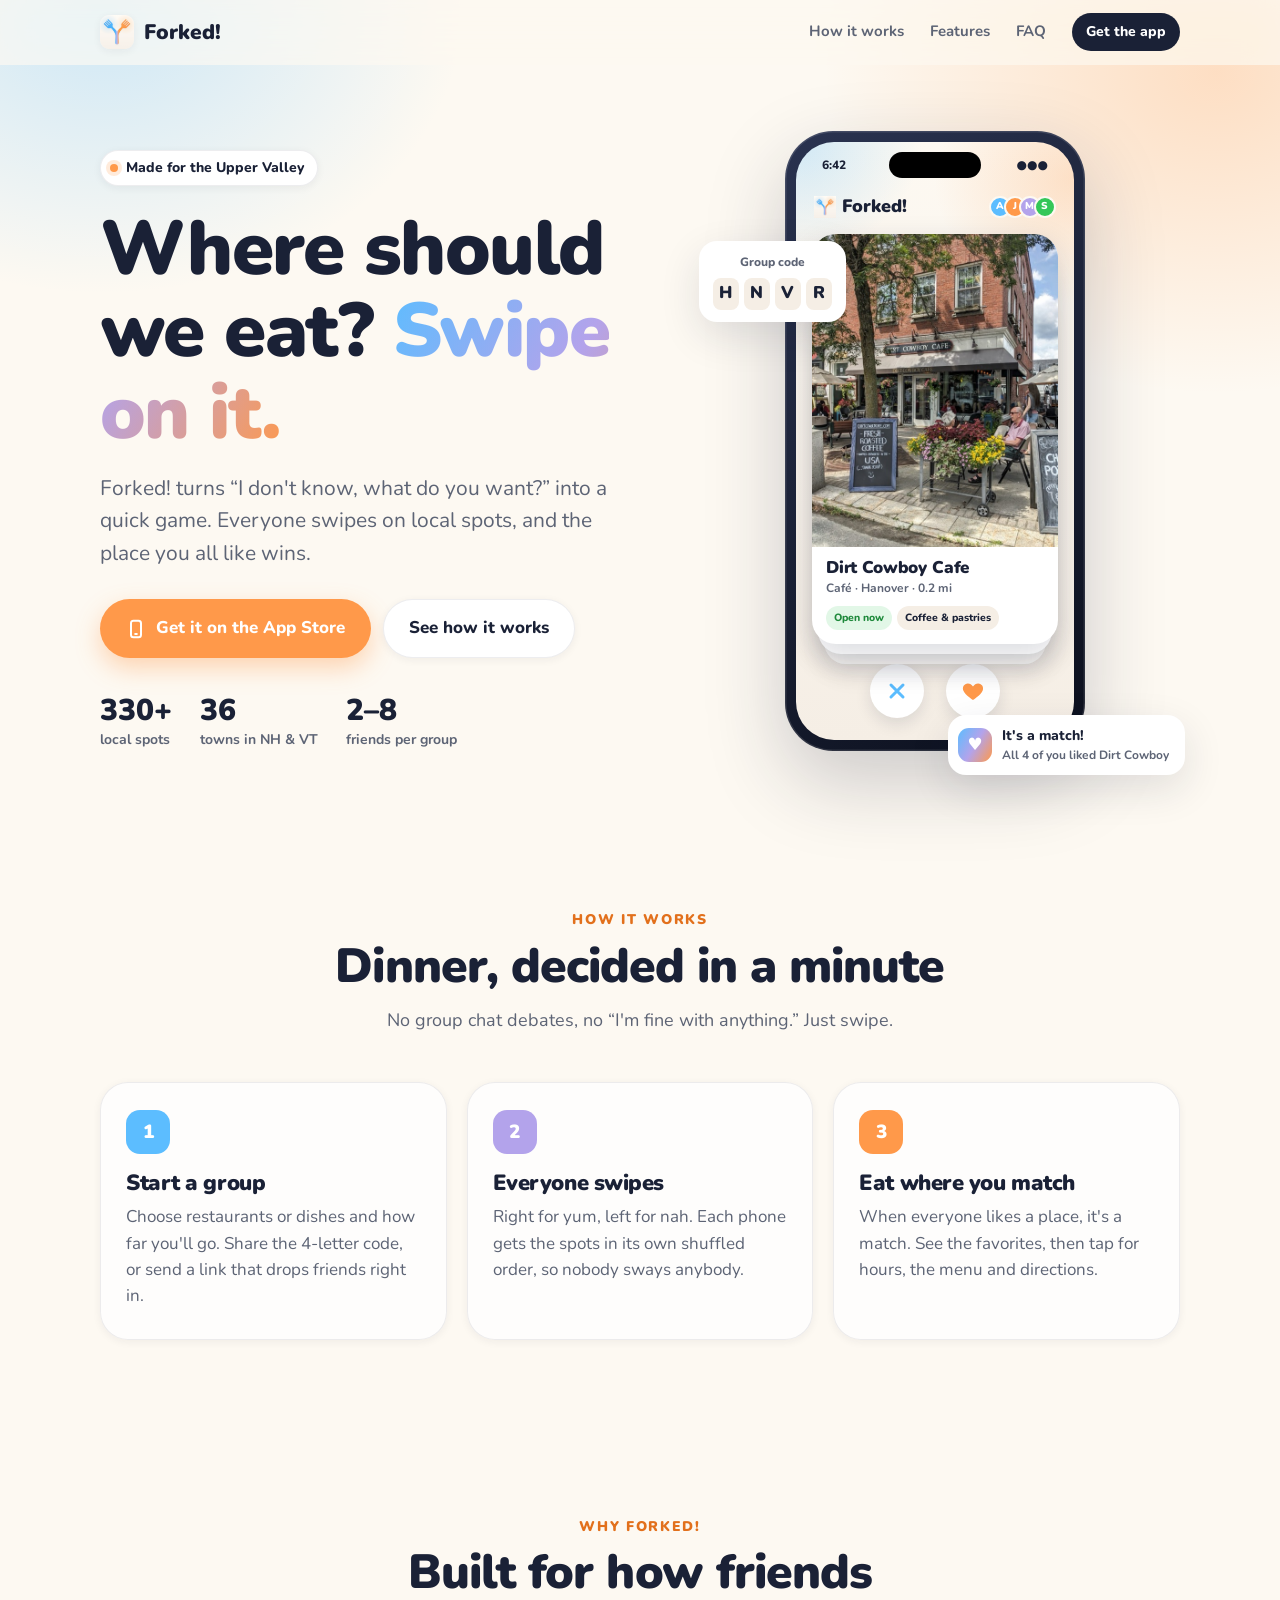
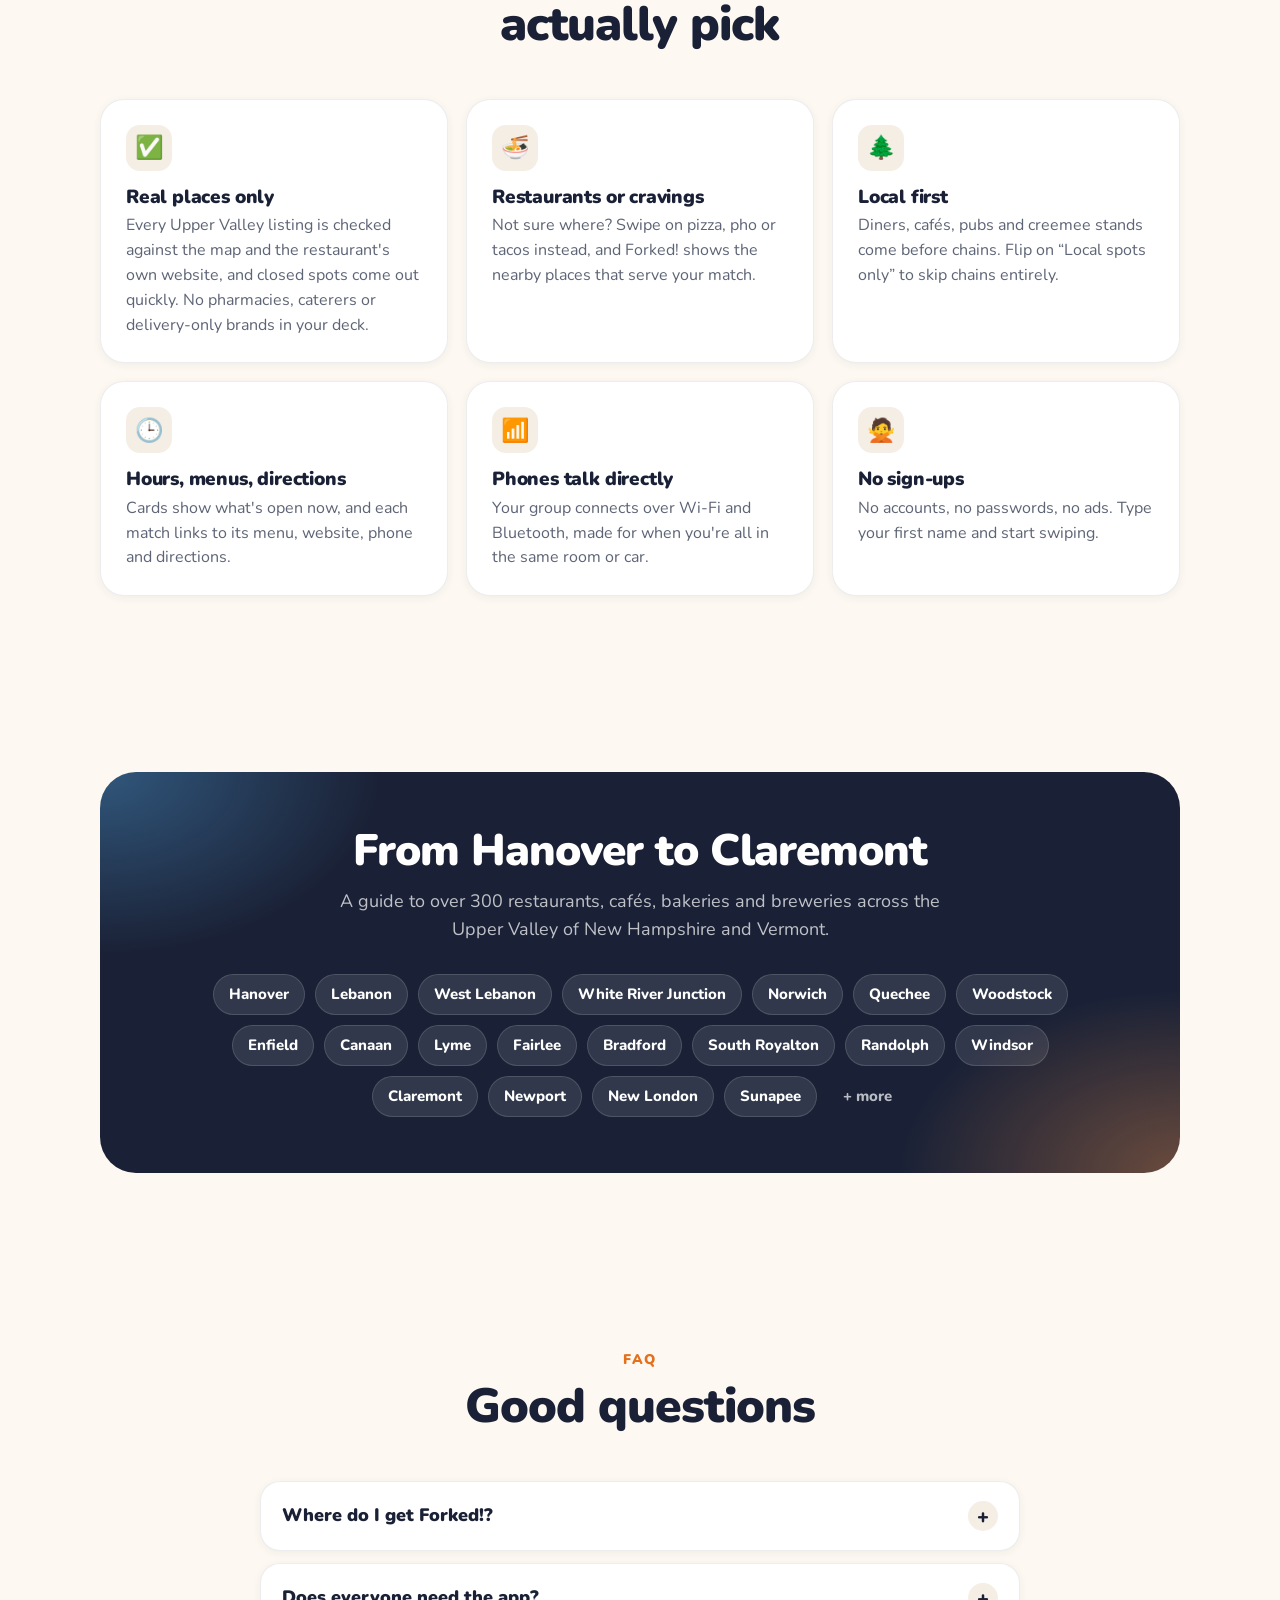
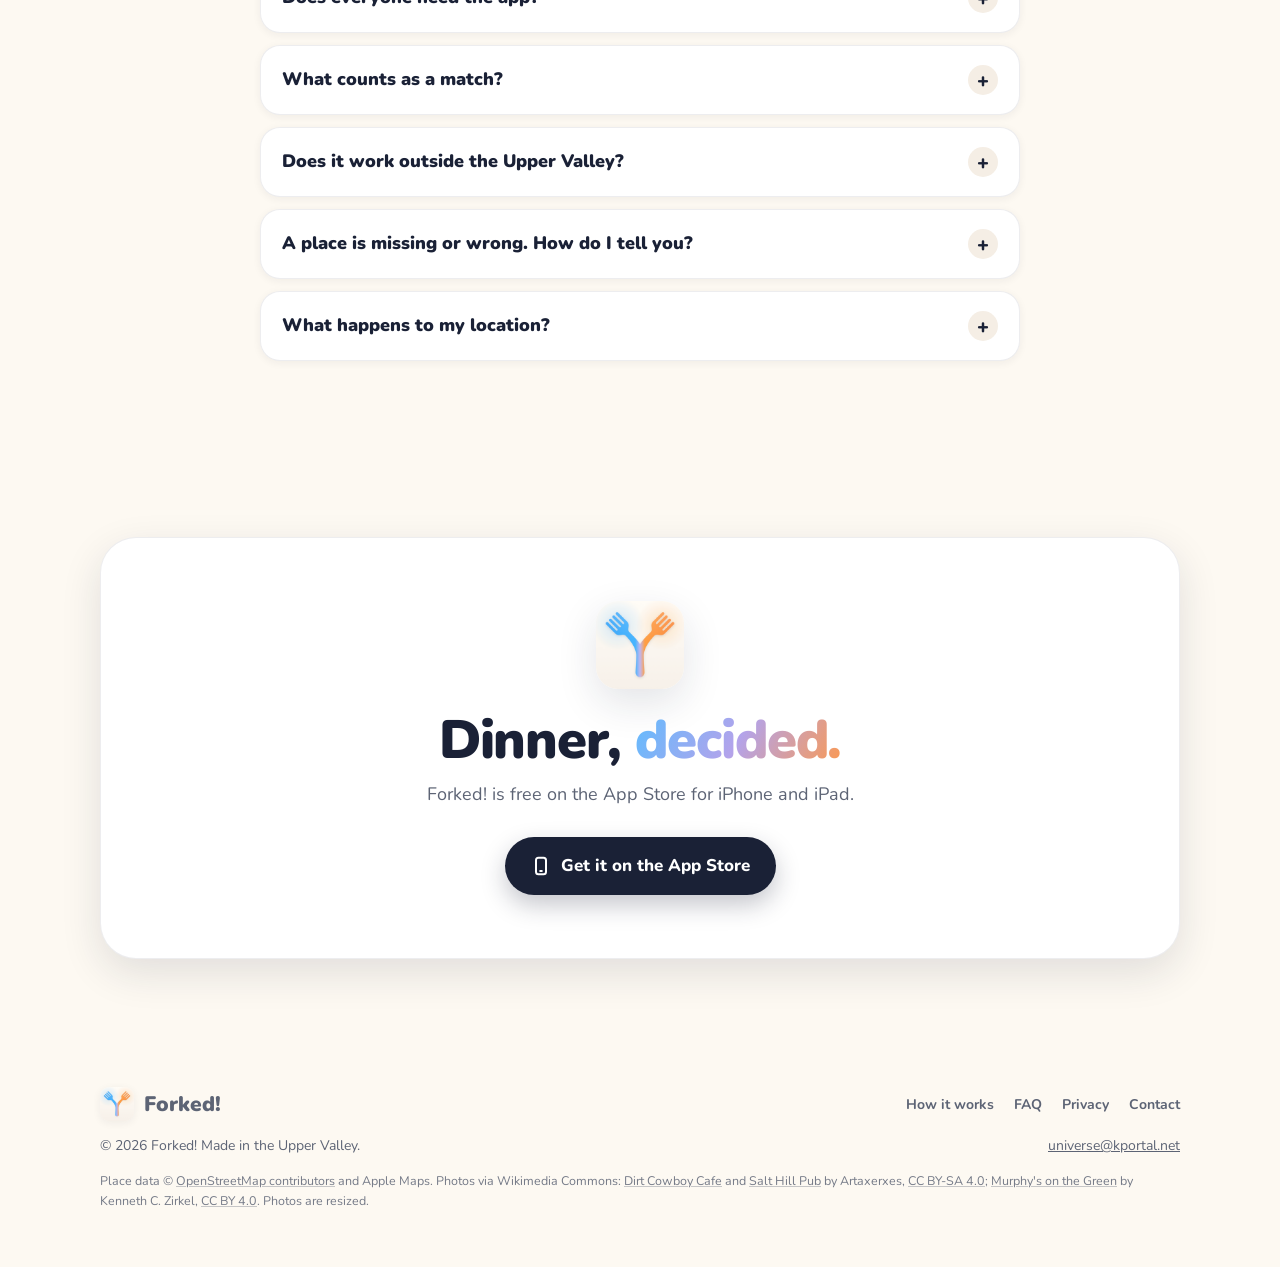
==== commit 15b4fc53: "Update the Forked! guide (330 places)" ====
--- a/index.html
+++ b/index.html
@@ -2,6 +2,7 @@
 <html lang="en">
 <head>
   <meta charset="utf-8">
+  <meta name="robots" content="noindex">
   <meta name="viewport" content="width=device-width, initial-scale=1, viewport-fit=cover">
   <title>Forked! Decide where to eat, together</title>
   <meta name="description" content="Can't decide where to eat in the Upper Valley? Swipe on local spots with your crew and find the one you all want.">
@@ -49,7 +50,7 @@
             <a class="btn ghost" href="#how">See how it works</a>
           </div>
           <div class="stats">
-            <div class="stat"><strong>370+</strong><span>local spots</span></div>
+            <div class="stat"><strong>330+</strong><span>local spots</span></div>
             <div class="stat"><strong>36</strong><span>towns in NH &amp; VT</span></div>
             <div class="stat"><strong>2–8</strong><span>friends per group</span></div>
           </div>
@@ -175,7 +176,7 @@
       <div class="wrap">
         <div class="towns-band reveal">
           <h2>From Hanover to Claremont</h2>
-          <p>A guide to over 400 restaurants, cafés, bakeries and breweries across the Upper Valley of New Hampshire and Vermont.</p>
+          <p>A guide to over 300 restaurants, cafés, bakeries and breweries across the Upper Valley of New Hampshire and Vermont.</p>
           <ul class="town-list">
             <li>Hanover</li><li>Lebanon</li><li>West Lebanon</li><li>White River Junction</li><li>Norwich</li>
             <li>Quechee</li><li>Woodstock</li><li>Enfield</li><li>Canaan</li><li>Lyme</li><li>Fairlee</li>
